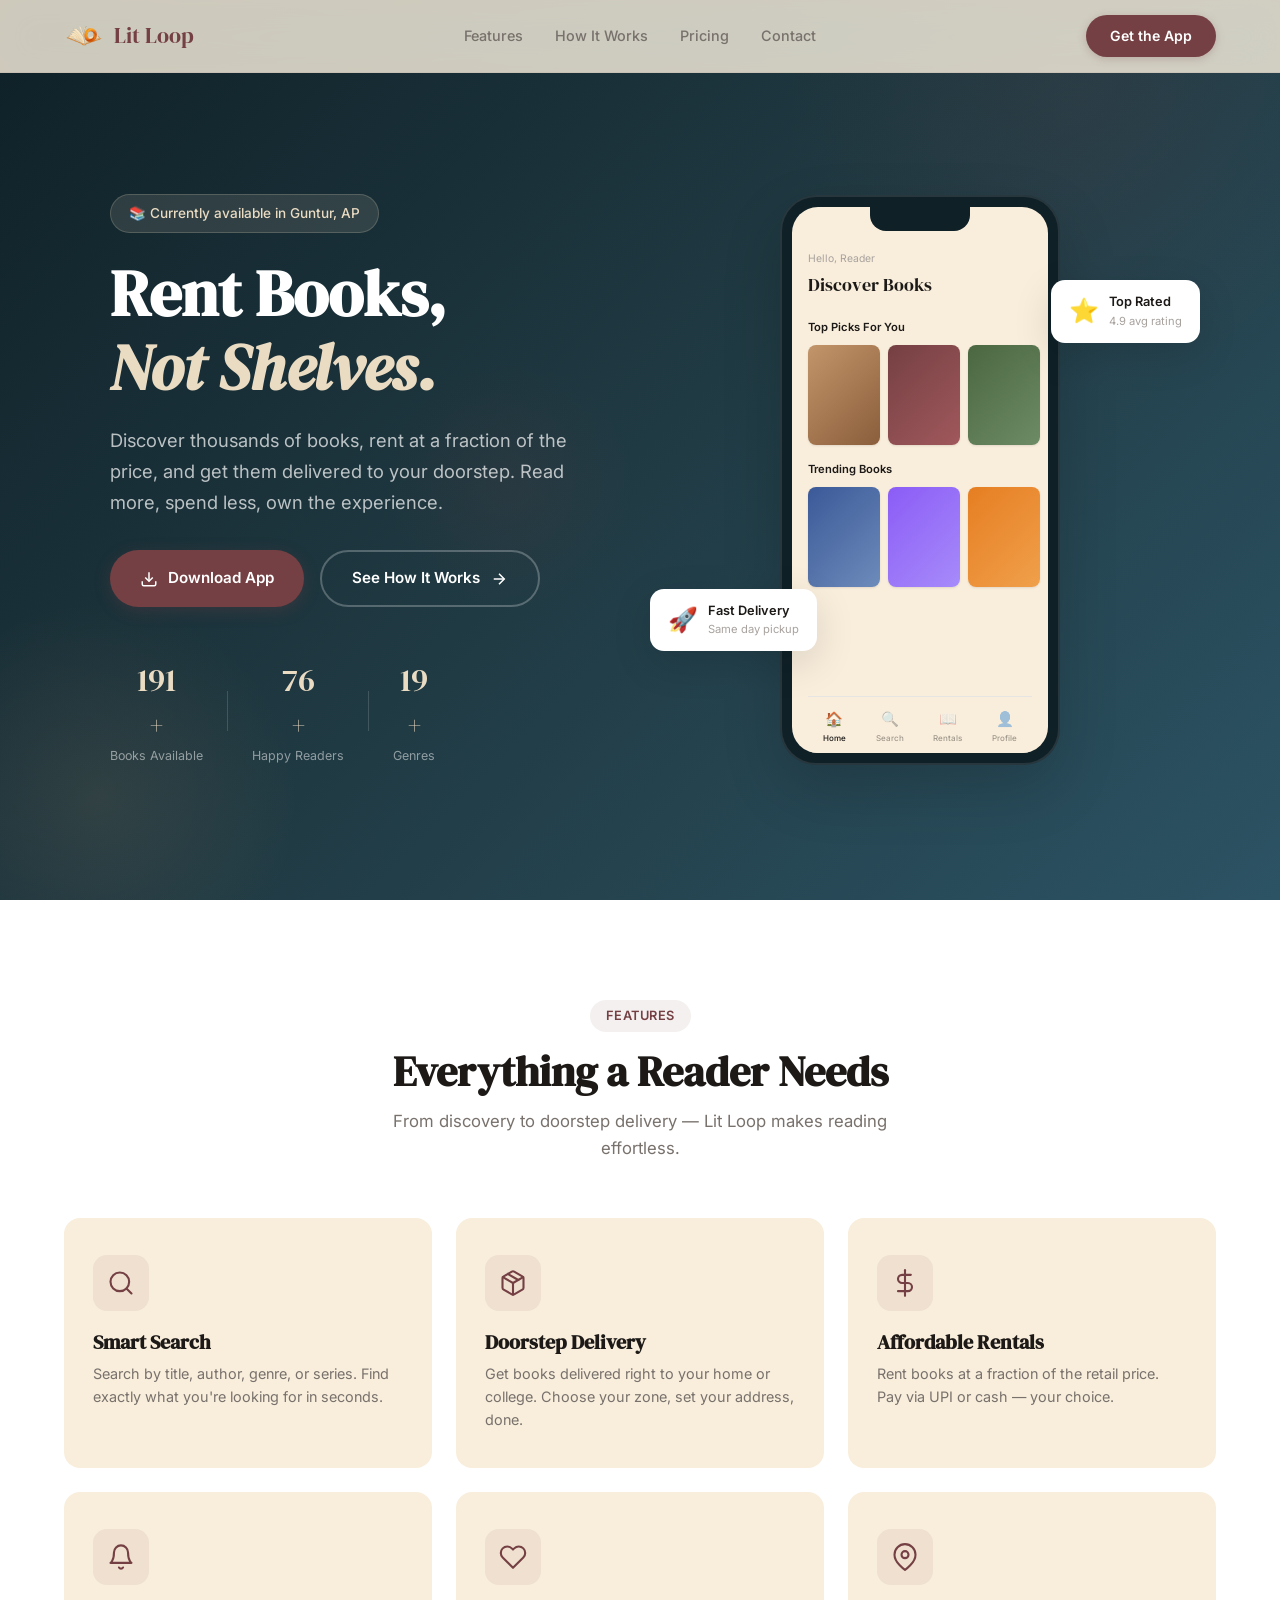
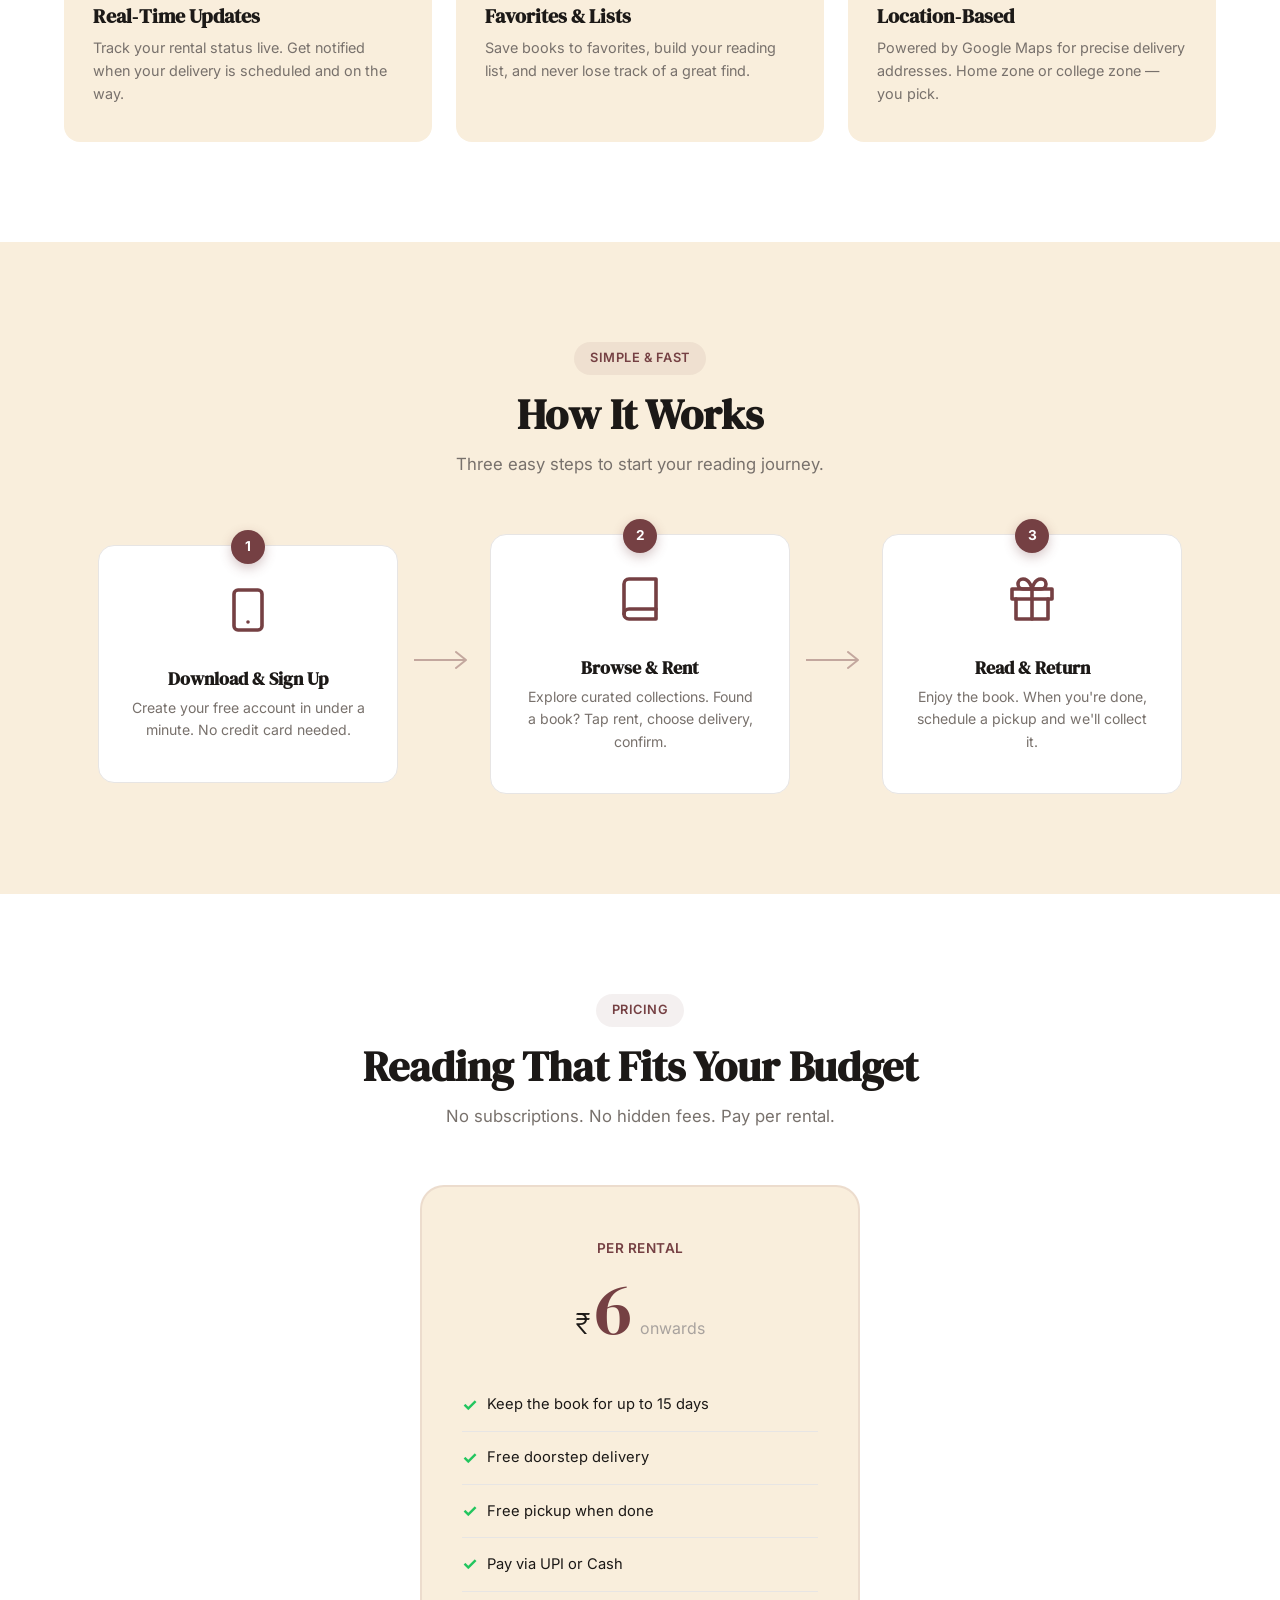
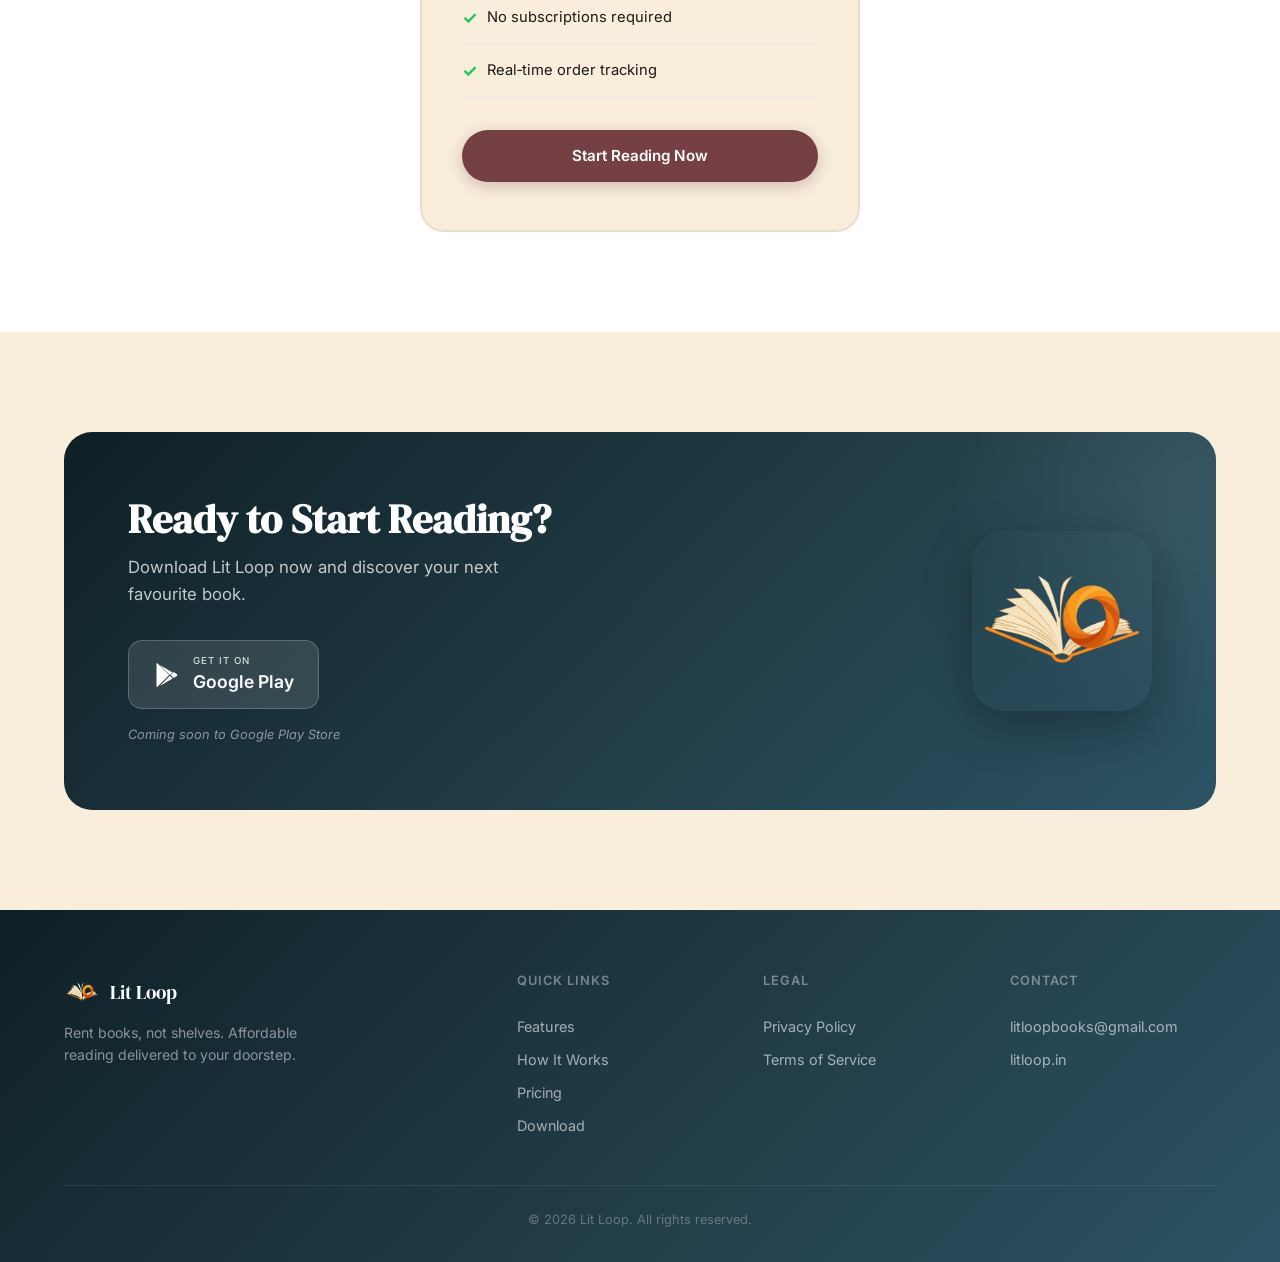
==== index.html @ 328b4582 "initial commit" ====
<!DOCTYPE html>
<html lang="en">

<head>
    <meta charset="UTF-8">
    <meta name="viewport" content="width=device-width, initial-scale=1.0">
    <title>Lit Loop — Rent Books, Not Shelves</title>
    <meta name="description"
        content="Lit Loop is a modern book rental app. Discover, rent, and enjoy books delivered to your doorstep. Affordable reading, zero clutter.">
    <meta name="keywords" content="book rental, rent books, litloop, book delivery, reading app, affordable books">
    <meta name="author" content="Lit Loop">
    <meta name="theme-color" content="#754043">
    <link rel="icon" type="image/png" href="./assets/icon.png">

    <!-- Open Graph -->
    <meta property="og:title" content="Lit Loop — Rent Books, Not Shelves">
    <meta property="og:description"
        content="Discover, rent, and enjoy books delivered to your doorstep. Affordable reading, zero clutter.">
    <meta property="og:image" content="./assets/icon.png">
    <meta property="og:type" content="website">
    <meta property="og:url" content="https://litloop.in">

    <!-- Fonts -->
    <link rel="preconnect" href="https://fonts.googleapis.com">
    <link rel="preconnect" href="https://fonts.gstatic.com" crossorigin>
    <link
        href="https://fonts.googleapis.com/css2?family=DM+Serif+Display:ital@0;1&family=Inter:wght@300;400;500;600;700&display=swap"
        rel="stylesheet">

    <link rel="stylesheet" href="./style.css">
</head>

<body>
    <!-- Navigation -->
    <nav class="navbar" id="navbar">
        <div class="nav-container">
            <a href="#" class="nav-logo">
                <img src="./assets/icon.png" alt="Lit Loop" class="nav-logo-img">
                <span class="nav-logo-text">Lit Loop</span>
            </a>
            <div class="nav-links">
                <a href="#features" class="nav-link">Features</a>
                <a href="#how-it-works" class="nav-link">How It Works</a>
                <a href="#pricing" class="nav-link">Pricing</a>
                <a href="#contact" class="nav-link">Contact</a>
            </div>
            <a href="#download" class="nav-cta-btn">Get the App</a>
            <button class="nav-mobile-toggle" id="mobileToggle" aria-label="Toggle menu">
                <span></span><span></span><span></span>
            </button>
        </div>
    </nav>

    <!-- Mobile Menu -->
    <div class="mobile-menu" id="mobileMenu">
        <a href="#features" class="mobile-link">Features</a>
        <a href="#how-it-works" class="mobile-link">How It Works</a>
        <a href="#pricing" class="mobile-link">Pricing</a>
        <a href="#contact" class="mobile-link">Contact</a>
        <a href="#download" class="mobile-link cta">Get the App</a>
    </div>

    <!-- Hero Section -->
    <section class="hero" id="hero">
        <div class="hero-bg-shapes">
            <div class="shape shape-1"></div>
            <div class="shape shape-2"></div>
            <div class="shape shape-3"></div>
        </div>
        <div class="hero-container">
            <div class="hero-content">
                <div class="hero-badge">📚 Currently available in Guntur, AP</div>
                <h1 class="hero-title">
                    Rent Books,<br>
                    <span class="hero-title-accent">Not Shelves.</span>
                </h1>
                <p class="hero-subtitle">
                    Discover thousands of books, rent at a fraction of the price, and get them delivered to your
                    doorstep.
                    Read more, spend less, own the experience.
                </p>
                <div class="hero-actions">
                    <a href="#download" class="btn btn-primary">
                        <svg class="btn-icon" viewBox="0 0 24 24" fill="none" stroke="currentColor" stroke-width="2">
                            <path d="M21 15v4a2 2 0 0 1-2 2H5a2 2 0 0 1-2-2v-4" />
                            <polyline points="7 10 12 15 17 10" />
                            <line x1="12" y1="15" x2="12" y2="3" />
                        </svg>
                        Download App
                    </a>
                    <a href="#how-it-works" class="btn btn-outline">
                        See How It Works
                        <svg class="btn-icon-right" viewBox="0 0 24 24" fill="none" stroke="currentColor"
                            stroke-width="2">
                            <line x1="5" y1="12" x2="19" y2="12" />
                            <polyline points="12 5 19 12 12 19" />
                        </svg>
                    </a>
                </div>
                <div class="hero-stats">
                    <div class="stat">
                        <span class="stat-number" data-count="500">0</span><span class="stat-plus">+</span>
                        <span class="stat-label">Books Available</span>
                    </div>
                    <div class="stat-divider"></div>
                    <div class="stat">
                        <span class="stat-number" data-count="200">0</span><span class="stat-plus">+</span>
                        <span class="stat-label">Happy Readers</span>
                    </div>
                    <div class="stat-divider"></div>
                    <div class="stat">
                        <span class="stat-number" data-count="50">0</span><span class="stat-plus">+</span>
                        <span class="stat-label">Genres</span>
                    </div>
                </div>
            </div>
            <div class="hero-visual">
                <div class="phone-mockup">
                    <div class="phone-frame">
                        <div class="phone-notch"></div>
                        <div class="phone-screen">
                            <div class="mock-header">
                                <span class="mock-greeting">Hello, Reader</span>
                                <span class="mock-title">Discover Books</span>
                            </div>
                            <div class="mock-section">
                                <span class="mock-section-title">Top Picks For You</span>
                                <div class="mock-cards">
                                    <div class="mock-card" style="background: linear-gradient(135deg,#c2956a,#8b5e3c)">
                                    </div>
                                    <div class="mock-card" style="background: linear-gradient(135deg,#754043,#a0585c)">
                                    </div>
                                    <div class="mock-card" style="background: linear-gradient(135deg,#4a6741,#6d8b64)">
                                    </div>
                                </div>
                            </div>
                            <div class="mock-section">
                                <span class="mock-section-title">Trending Books</span>
                                <div class="mock-cards">
                                    <div class="mock-card" style="background: linear-gradient(135deg,#3b5998,#6d8bba)">
                                    </div>
                                    <div class="mock-card" style="background: linear-gradient(135deg,#8b5cf6,#a78bfa)">
                                    </div>
                                    <div class="mock-card" style="background: linear-gradient(135deg,#e67e22,#f0a04b)">
                                    </div>
                                </div>
                            </div>
                            <div class="mock-tab-bar">
                                <div class="mock-tab active">
                                    <div class="mock-tab-icon">🏠</div>
                                    <div class="mock-tab-label">Home</div>
                                </div>
                                <div class="mock-tab">
                                    <div class="mock-tab-icon">🔍</div>
                                    <div class="mock-tab-label">Search</div>
                                </div>
                                <div class="mock-tab">
                                    <div class="mock-tab-icon">📖</div>
                                    <div class="mock-tab-label">Rentals</div>
                                </div>
                                <div class="mock-tab">
                                    <div class="mock-tab-icon">👤</div>
                                    <div class="mock-tab-label">Profile</div>
                                </div>
                            </div>
                        </div>
                    </div>
                </div>
                <div class="floating-card floating-card-1">
                    <span class="floating-emoji">⭐</span>
                    <div>
                        <span class="floating-title">Top Rated</span>
                        <span class="floating-sub">4.9 avg rating</span>
                    </div>
                </div>
                <div class="floating-card floating-card-2">
                    <span class="floating-emoji">🚀</span>
                    <div>
                        <span class="floating-title">Fast Delivery</span>
                        <span class="floating-sub">Same day pickup</span>
                    </div>
                </div>
            </div>
        </div>
    </section>

    <!-- Features Section -->
    <section class="features" id="features">
        <div class="container">
            <div class="section-header">
                <span class="section-tag">Features</span>
                <h2 class="section-title">Everything a Reader Needs</h2>
                <p class="section-subtitle">From discovery to doorstep delivery — Lit Loop makes reading effortless.</p>
            </div>
            <div class="features-grid">
                <div class="feature-card">
                    <div class="feature-icon-wrap">
                        <svg class="feature-icon-svg" viewBox="0 0 24 24" fill="none" stroke="currentColor"
                            stroke-width="1.8" stroke-linecap="round" stroke-linejoin="round">
                            <circle cx="11" cy="11" r="8" />
                            <line x1="21" y1="21" x2="16.65" y2="16.65" />
                        </svg>
                    </div>
                    <h3 class="feature-title">Smart Search</h3>
                    <p class="feature-desc">Search by title, author, genre, or series. Find exactly what you're looking
                        for in seconds.</p>
                </div>
                <div class="feature-card">
                    <div class="feature-icon-wrap">
                        <svg class="feature-icon-svg" viewBox="0 0 24 24" fill="none" stroke="currentColor"
                            stroke-width="1.8" stroke-linecap="round" stroke-linejoin="round">
                            <path
                                d="M16.5 9.4l-9-5.19M21 16V8a2 2 0 00-1-1.73l-7-4a2 2 0 00-2 0l-7 4A2 2 0 003 8v8a2 2 0 001 1.73l7 4a2 2 0 002 0l7-4A2 2 0 0021 16z" />
                            <polyline points="3.27 6.96 12 12.01 20.73 6.96" />
                            <line x1="12" y1="22.08" x2="12" y2="12" />
                        </svg>
                    </div>
                    <h3 class="feature-title">Doorstep Delivery</h3>
                    <p class="feature-desc">Get books delivered right to your home or college. Choose your zone, set
                        your address, done.</p>
                </div>
                <div class="feature-card">
                    <div class="feature-icon-wrap">
                        <svg class="feature-icon-svg" viewBox="0 0 24 24" fill="none" stroke="currentColor"
                            stroke-width="1.8" stroke-linecap="round" stroke-linejoin="round">
                            <line x1="12" y1="1" x2="12" y2="23" />
                            <path d="M17 5H9.5a3.5 3.5 0 000 7h5a3.5 3.5 0 010 7H6" />
                        </svg>
                    </div>
                    <h3 class="feature-title">Affordable Rentals</h3>
                    <p class="feature-desc">Rent books at a fraction of the retail price. Pay via UPI or cash — your
                        choice.</p>
                </div>
                <div class="feature-card">
                    <div class="feature-icon-wrap">
                        <svg class="feature-icon-svg" viewBox="0 0 24 24" fill="none" stroke="currentColor"
                            stroke-width="1.8" stroke-linecap="round" stroke-linejoin="round">
                            <path d="M18 8A6 6 0 006 8c0 7-3 9-3 9h18s-3-2-3-9" />
                            <path d="M13.73 21a2 2 0 01-3.46 0" />
                        </svg>
                    </div>
                    <h3 class="feature-title">Real‑Time Updates</h3>
                    <p class="feature-desc">Track your rental status live. Get notified when your delivery is scheduled
                        and on the way.</p>
                </div>
                <div class="feature-card">
                    <div class="feature-icon-wrap">
                        <svg class="feature-icon-svg" viewBox="0 0 24 24" fill="none" stroke="currentColor"
                            stroke-width="1.8" stroke-linecap="round" stroke-linejoin="round">
                            <path
                                d="M20.84 4.61a5.5 5.5 0 00-7.78 0L12 5.67l-1.06-1.06a5.5 5.5 0 00-7.78 7.78l1.06 1.06L12 21.23l7.78-7.78 1.06-1.06a5.5 5.5 0 000-7.78z" />
                        </svg>
                    </div>
                    <h3 class="feature-title">Favorites & Lists</h3>
                    <p class="feature-desc">Save books to favorites, build your reading list, and never lose track of a
                        great find.</p>
                </div>
                <div class="feature-card">
                    <div class="feature-icon-wrap">
                        <svg class="feature-icon-svg" viewBox="0 0 24 24" fill="none" stroke="currentColor"
                            stroke-width="1.8" stroke-linecap="round" stroke-linejoin="round">
                            <path d="M21 10c0 7-9 13-9 13s-9-6-9-13a9 9 0 0118 0z" />
                            <circle cx="12" cy="10" r="3" />
                        </svg>
                    </div>
                    <h3 class="feature-title">Location‑Based</h3>
                    <p class="feature-desc">Powered by Google Maps for precise delivery addresses. Home zone or college
                        zone — you pick.</p>
                </div>
            </div>
        </div>
    </section>

    <!-- How It Works Section -->
    <section class="how-it-works" id="how-it-works">
        <div class="container">
            <div class="section-header">
                <span class="section-tag">Simple &amp; Fast</span>
                <h2 class="section-title">How It Works</h2>
                <p class="section-subtitle">Three easy steps to start your reading journey.</p>
            </div>
            <div class="steps-row">
                <div class="step-card">
                    <div class="step-number">1</div>
                    <div class="step-icon"><svg class="step-icon-svg" viewBox="0 0 24 24" fill="none"
                            stroke="currentColor" stroke-width="1.8" stroke-linecap="round" stroke-linejoin="round">
                            <rect x="5" y="2" width="14" height="20" rx="2" ry="2" />
                            <line x1="12" y1="18" x2="12.01" y2="18" />
                        </svg></div>
                    <h3 class="step-title">Download & Sign Up</h3>
                    <p class="step-desc">Create your free account in under a minute. No credit card needed.</p>
                </div>
                <div class="step-connector">
                    <svg viewBox="0 0 60 24" fill="none">
                        <path d="M0 12h50M42 4l10 8-10 8" stroke="#754043" stroke-width="2" stroke-linecap="round"
                            stroke-linejoin="round" />
                    </svg>
                </div>
                <div class="step-card">
                    <div class="step-number">2</div>
                    <div class="step-icon"><svg class="step-icon-svg" viewBox="0 0 24 24" fill="none"
                            stroke="currentColor" stroke-width="1.8" stroke-linecap="round" stroke-linejoin="round">
                            <path d="M4 19.5A2.5 2.5 0 016.5 17H20" />
                            <path d="M6.5 2H20v20H6.5A2.5 2.5 0 014 19.5v-15A2.5 2.5 0 016.5 2z" />
                        </svg></div>
                    <h3 class="step-title">Browse & Rent</h3>
                    <p class="step-desc">Explore curated collections. Found a book? Tap rent, choose delivery, confirm.
                    </p>
                </div>
                <div class="step-connector">
                    <svg viewBox="0 0 60 24" fill="none">
                        <path d="M0 12h50M42 4l10 8-10 8" stroke="#754043" stroke-width="2" stroke-linecap="round"
                            stroke-linejoin="round" />
                    </svg>
                </div>
                <div class="step-card">
                    <div class="step-number">3</div>
                    <div class="step-icon"><svg class="step-icon-svg" viewBox="0 0 24 24" fill="none"
                            stroke="currentColor" stroke-width="1.8" stroke-linecap="round" stroke-linejoin="round">
                            <polyline points="20 12 20 22 4 22 4 12" />
                            <rect x="2" y="7" width="20" height="5" />
                            <line x1="12" y1="22" x2="12" y2="7" />
                            <path d="M12 7H7.5a2.5 2.5 0 010-5C11 2 12 7 12 7z" />
                            <path d="M12 7h4.5a2.5 2.5 0 000-5C13 2 12 7 12 7z" />
                        </svg></div>
                    <h3 class="step-title">Read & Return</h3>
                    <p class="step-desc">Enjoy the book. When you're done, schedule a pickup and we'll collect it.</p>
                </div>
            </div>
        </div>
    </section>

    <!-- Pricing / Value Prop -->
    <section class="pricing" id="pricing">
        <div class="container">
            <div class="section-header">
                <span class="section-tag">Pricing</span>
                <h2 class="section-title">Reading That Fits Your Budget</h2>
                <p class="section-subtitle">No subscriptions. No hidden fees. Pay per rental.</p>
            </div>
            <div class="pricing-card-wrapper">
                <div class="pricing-card">
                    <div class="pricing-header">
                        <span class="pricing-label">Per Rental</span>
                        <div class="pricing-amount">
                            <span class="pricing-rupee">₹</span>
                            <span class="pricing-value">6</span>
                            <span class="pricing-period">onwards</span>
                        </div>
                    </div>
                    <ul class="pricing-features">
                        <li><span class="check">✓</span> Keep the book for up to 15 days</li>
                        <li><span class="check">✓</span> Free doorstep delivery</li>
                        <li><span class="check">✓</span> Free pickup when done</li>
                        <li><span class="check">✓</span> Pay via UPI or Cash</li>
                        <li><span class="check">✓</span> No subscriptions required</li>
                        <li><span class="check">✓</span> Real‑time order tracking</li>
                    </ul>
                    <a href="#download" class="btn btn-primary btn-full">Start Reading Now</a>
                </div>
            </div>
        </div>
    </section>

    <!-- Download CTA Section -->
    <section class="download" id="download">
        <div class="container">
            <div class="download-card">
                <div class="download-content">
                    <h2 class="download-title">Ready to Start Reading?</h2>
                    <p class="download-subtitle">Download Lit Loop now and discover your next favourite book.</p>
                    <div class="download-buttons">
                        <a href="#" class="store-badge" aria-label="Get it on Google Play">
                            <svg class="store-icon" xmlns="http://www.w3.org/2000/svg" viewBox="0 0 24 24"
                                fill="currentColor">
                                <path
                                    d="M3.609 1.814L13.792 12 3.61 22.186a.996.996 0 0 1-.61-.92V2.734a1 1 0 0 1 .609-.92zm10.89 10.893l2.302 2.302-10.937 6.333 8.635-8.635zm3.199-3.199l2.302 1.33c.536.309.843.78.843 1.162 0 .382-.307.853-.843 1.162l-2.302 1.33-2.53-2.53 2.53-2.454zM5.864 3.457L16.801 9.79l-2.302 2.302-8.635-8.635z" />
                            </svg>
                            <div>
                                <span class="store-small">GET IT ON</span>
                                <span class="store-name">Google Play</span>
                            </div>
                        </a>
                    </div>
                    <p class="download-note">Coming soon to Google Play Store</p>
                </div>
                <div class="download-visual">
                    <img src="./assets/icon.png" alt="Lit Loop App" class="download-logo">
                </div>
            </div>
        </div>
    </section>

    <!-- Footer -->
    <footer class="footer" id="contact">
        <div class="container">
            <div class="footer-grid">
                <div class="footer-brand">
                    <div class="footer-logo">
                        <img src="./assets/icon.png" alt="Lit Loop" class="footer-logo-img">
                        <span class="footer-logo-text">Lit Loop</span>
                    </div>
                    <p class="footer-tagline">Rent books, not shelves. Affordable reading delivered to your doorstep.
                    </p>
                </div>
                <div class="footer-col">
                    <h4 class="footer-heading">Quick Links</h4>
                    <a href="#features" class="footer-link">Features</a>
                    <a href="#how-it-works" class="footer-link">How It Works</a>
                    <a href="#pricing" class="footer-link">Pricing</a>
                    <a href="#download" class="footer-link">Download</a>
                </div>
                <div class="footer-col">
                    <h4 class="footer-heading">Legal</h4>
                    <a href="./privacy-policy.html" class="footer-link">Privacy Policy</a>
                    <a href="./terms-of-service.html" class="footer-link">Terms of Service</a>
                </div>
                <div class="footer-col">
                    <h4 class="footer-heading">Contact</h4>
                    <a href="mailto:litloopbooks@gmail.com" class="footer-link">litloopbooks@gmail.com</a>
                    <a href="https://litloop.in" class="footer-link">litloop.in</a>
                </div>
            </div>
            <div class="footer-bottom">
                <p>&copy; 2026 Lit Loop. All rights reserved.</p>
            </div>
        </div>
    </footer>

    <script src="./script.js"></script>
</body>

</html>
---- style.css ----
/* ============================================
   LIT LOOP LANDING PAGE — STYLE SHEET
   Colors: #754043 (primary), #F9EEDC (bg), #eadbc3 (light)
   ============================================ */

/* ── Reset & Base ────────────────────────── */
*,
*::before,
*::after {
    margin: 0;
    padding: 0;
    box-sizing: border-box;
}

:root {
    --primary: #754043;
    --primary-dark: #5c3234;
    --primary-light: #eadbc3;
    --bg: #F9EEDC;
    --bg-dark: #0F2027;
    --bg-dark-mid: #203A43;
    --bg-dark-end: #2C5364;
    --card-bg: #ffffff;
    --text: #1C1917;
    --text-secondary: #78716C;
    --text-light: #A8A29E;
    --border: #E7E5E4;
    --white: #FFFFFF;
    --error: #EF4444;
    --success: #22C55E;
    --shadow-sm: 0 1px 3px rgba(0, 0, 0, .06), 0 1px 2px rgba(0, 0, 0, .04);
    --shadow-md: 0 4px 12px rgba(0, 0, 0, .08);
    --shadow-lg: 0 12px 40px rgba(0, 0, 0, .12);
    --shadow-xl: 0 24px 60px rgba(0, 0, 0, .16);
    --radius: 16px;
    --radius-sm: 10px;
    --radius-xs: 6px;
    --transition: .3s cubic-bezier(.4, 0, .2, 1);
}

html {
    scroll-behavior: smooth;
    scroll-padding-top: 80px;
}

body {
    font-family: 'Inter', -apple-system, BlinkMacSystemFont, sans-serif;
    color: var(--text);
    background: var(--bg);
    line-height: 1.6;
    overflow-x: hidden;
    -webkit-font-smoothing: antialiased;
}

h1,
h2,
h3,
h4 {
    font-family: 'DM Serif Display', Georgia, serif;
    line-height: 1.15;
}

a {
    text-decoration: none;
    color: inherit;
}

img {
    display: block;
    max-width: 100%;
}

.container {
    max-width: 1200px;
    margin: 0 auto;
    padding: 0 24px;
}

/* ── Navbar ──────────────────────────────── */
.navbar {
    position: fixed;
    top: 0;
    left: 0;
    right: 0;
    z-index: 1000;
    background: rgba(249, 238, 220, .82);
    backdrop-filter: blur(16px) saturate(180%);
    -webkit-backdrop-filter: blur(16px) saturate(180%);
    border-bottom: 1px solid rgba(117, 64, 67, .08);
    transition: var(--transition);
}

.navbar.scrolled {
    background: rgba(249, 238, 220, .95);
    box-shadow: var(--shadow-sm);
}

.nav-container {
    max-width: 1200px;
    margin: 0 auto;
    padding: 0 24px;
    display: flex;
    align-items: center;
    justify-content: space-between;
    height: 72px;
}

.nav-logo {
    display: flex;
    align-items: center;
    gap: 10px;
}

.nav-logo-img {
    width: 40px;
    height: 40px;
    border-radius: 10px;
}

.nav-logo-text {
    font-family: 'DM Serif Display', serif;
    font-size: 1.35rem;
    color: var(--primary);
}

.nav-links {
    display: flex;
    gap: 32px;
}

.nav-link {
    font-size: .9rem;
    font-weight: 500;
    color: var(--text-secondary);
    transition: color var(--transition);
    position: relative;
}

.nav-link::after {
    content: '';
    position: absolute;
    bottom: -4px;
    left: 0;
    width: 0;
    height: 2px;
    background: var(--primary);
    border-radius: 1px;
    transition: width var(--transition);
}

.nav-link:hover {
    color: var(--primary);
}

.nav-link:hover::after {
    width: 100%;
}

.nav-cta-btn {
    display: inline-flex;
    align-items: center;
    padding: 10px 24px;
    background: var(--primary);
    color: var(--white);
    border-radius: 50px;
    font-size: .88rem;
    font-weight: 600;
    transition: all var(--transition);
    box-shadow: 0 2px 8px rgba(117, 64, 67, .25);
}

.nav-cta-btn:hover {
    background: var(--primary-dark);
    transform: translateY(-1px);
    box-shadow: 0 4px 16px rgba(117, 64, 67, .35);
}

.nav-mobile-toggle {
    display: none;
    flex-direction: column;
    gap: 5px;
    background: none;
    border: none;
    cursor: pointer;
    padding: 6px;
}

.nav-mobile-toggle span {
    display: block;
    width: 22px;
    height: 2px;
    background: var(--text);
    border-radius: 2px;
    transition: var(--transition);
}

.mobile-menu {
    display: none;
    position: fixed;
    top: 72px;
    left: 0;
    right: 0;
    background: rgba(249, 238, 220, .98);
    backdrop-filter: blur(16px);
    padding: 24px;
    flex-direction: column;
    gap: 16px;
    z-index: 999;
    border-bottom: 1px solid var(--border);
    transform: translateY(-10px);
    opacity: 0;
    transition: all .25s ease;
}

.mobile-menu.open {
    display: flex;
    transform: translateY(0);
    opacity: 1;
}

.mobile-link {
    font-size: 1rem;
    font-weight: 500;
    color: var(--text);
    padding: 12px 0;
    border-bottom: 1px solid var(--border);
}

.mobile-link.cta {
    background: var(--primary);
    color: var(--white);
    text-align: center;
    padding: 14px;
    border-radius: 12px;
    border: none;
    margin-top: 8px;
}

/* ── Hero ─────────────────────────────────── */
.hero {
    position: relative;
    padding: 140px 0 80px;
    overflow: hidden;
    min-height: 100vh;
    display: flex;
    background: linear-gradient(135deg, var(--bg-dark) 0%, var(--bg-dark-mid) 50%, var(--bg-dark-end) 100%);
    align-items: center;
}

.hero-bg-shapes {
    position: absolute;
    inset: 0;
    pointer-events: none;
    overflow: hidden;
}

.shape {
    position: absolute;
    border-radius: 50%;
    opacity: .12;
}

.shape-1 {
    width: 600px;
    height: 600px;
    background: radial-gradient(circle, var(--primary) 0%, transparent 70%);
    top: -200px;
    right: -100px;
    animation: float 8s ease-in-out infinite;
}

.shape-2 {
    width: 400px;
    height: 400px;
    background: radial-gradient(circle, #c2956a 0%, transparent 70%);
    bottom: -100px;
    left: -100px;
    animation: float 10s ease-in-out infinite reverse;
}

.shape-3 {
    width: 250px;
    height: 250px;
    background: radial-gradient(circle, var(--primary) 0%, transparent 70%);
    top: 40%;
    left: 30%;
    animation: float 12s ease-in-out infinite;
}

@keyframes float {

    0%,
    100% {
        transform: translateY(0) scale(1);
    }

    50% {
        transform: translateY(-30px) scale(1.05);
    }
}

.hero-container {
    max-width: 1200px;
    margin: 0 auto;
    padding: 0 24px;
    display: grid;
    grid-template-columns: 1fr 1fr;
    gap: 60px;
    align-items: center;
}

.hero-badge {
    display: inline-flex;
    align-items: center;
    padding: 8px 18px;
    background: rgba(234, 219, 195, .12);
    border: 1px solid rgba(234, 219, 195, .2);
    border-radius: 50px;
    font-size: .85rem;
    font-weight: 500;
    color: var(--primary-light);
    margin-bottom: 24px;
    animation: fadeInUp .6s ease .1s both;
}

.hero-title {
    font-size: 4rem;
    color: var(--white);
    margin-bottom: 20px;
    animation: fadeInUp .6s ease .2s both;
}

.hero-title-accent {
    color: var(--primary-light);
    font-style: italic;
}

.hero-subtitle {
    font-size: 1.15rem;
    color: rgba(255, 255, 255, .7);
    line-height: 1.7;
    margin-bottom: 32px;
    max-width: 500px;
    animation: fadeInUp .6s ease .3s both;
}

.hero-actions {
    display: flex;
    gap: 16px;
    flex-wrap: wrap;
    margin-bottom: 48px;
    animation: fadeInUp .6s ease .4s both;
}

/* ── Buttons ──────────────────────────────── */
.btn {
    display: inline-flex;
    align-items: center;
    gap: 10px;
    padding: 14px 30px;
    border-radius: 50px;
    font-size: .95rem;
    font-weight: 600;
    font-family: 'Inter', sans-serif;
    cursor: pointer;
    transition: all var(--transition);
    border: none;
}

.btn-primary {
    background: var(--primary);
    color: var(--white);
    box-shadow: 0 4px 16px rgba(117, 64, 67, .3);
}

.btn-primary:hover {
    background: var(--primary-dark);
    transform: translateY(-2px);
    box-shadow: 0 6px 24px rgba(117, 64, 67, .4);
}

.btn-outline {
    background: transparent;
    color: var(--white);
    border: 2px solid rgba(255, 255, 255, .25);
}

.btn-outline:hover {
    border-color: var(--white);
    background: rgba(255, 255, 255, .08);
}

.btn-full {
    width: 100%;
    justify-content: center;
}

.btn-icon,
.btn-icon-right {
    width: 18px;
    height: 18px;
    flex-shrink: 0;
}

/* ── Hero Stats ───────────────────────────── */
.hero-stats {
    display: flex;
    align-items: center;
    gap: 24px;
    animation: fadeInUp .6s ease .5s both;
}

.stat {
    text-align: center;
}

.stat-number {
    display: block;
    font-family: 'DM Serif Display', serif;
    font-size: 2rem;
    color: var(--primary-light);
}

.stat-plus {
    font-family: 'DM Serif Display', serif;
    font-size: 1.5rem;
    color: var(--primary-light);
}

.stat-label {
    display: block;
    font-size: .78rem;
    color: rgba(255, 255, 255, .5);
    margin-top: 2px;
}

.stat-divider {
    width: 1px;
    height: 40px;
    background: rgba(255, 255, 255, .15);
}

/* ── Phone Mockup ─────────────────────────── */
.hero-visual {
    position: relative;
    display: flex;
    justify-content: center;
    animation: fadeInUp .8s ease .3s both;
}

.phone-mockup {
    position: relative;
    z-index: 2;
}

.phone-frame {
    width: 280px;
    height: 570px;
    background: var(--bg-dark);
    border-radius: 36px;
    padding: 12px;
    box-shadow: var(--shadow-xl), 0 0 0 2px rgba(255, 255, 255, .1) inset;
    position: relative;
    overflow: hidden;
}

.phone-notch {
    position: absolute;
    top: 8px;
    left: 50%;
    transform: translateX(-50%);
    width: 100px;
    height: 28px;
    background: var(--bg-dark);
    border-radius: 0 0 16px 16px;
    z-index: 5;
}

.phone-screen {
    width: 100%;
    height: 100%;
    background: var(--bg);
    border-radius: 26px;
    overflow: hidden;
    padding: 44px 16px 0;
    display: flex;
    flex-direction: column;
}

.mock-header {
    margin-bottom: 20px;
}

.mock-greeting {
    display: block;
    font-size: .65rem;
    color: var(--text-light);
    margin-bottom: 2px;
}

.mock-title {
    display: block;
    font-family: 'DM Serif Display', serif;
    font-size: 1.15rem;
    color: var(--text);
}

.mock-section {
    margin-bottom: 16px;
}

.mock-section-title {
    display: block;
    font-size: .7rem;
    font-weight: 600;
    color: var(--text);
    margin-bottom: 8px;
}

.mock-cards {
    display: flex;
    gap: 8px;
}

.mock-card {
    width: 72px;
    height: 100px;
    border-radius: 8px;
    flex-shrink: 0;
    box-shadow: var(--shadow-sm);
}

.mock-tab-bar {
    margin-top: auto;
    display: flex;
    justify-content: space-around;
    padding: 10px 0 8px;
    border-top: 1px solid var(--border);
    background: var(--bg);
}

.mock-tab {
    text-align: center;
    opacity: .4;
}

.mock-tab.active {
    opacity: 1;
}

.mock-tab-icon {
    font-size: .9rem;
}

.mock-tab-label {
    font-size: .5rem;
    font-weight: 500;
    margin-top: 2px;
}

/* ── Floating Cards ───────────────────────── */
.floating-card {
    position: absolute;
    display: flex;
    align-items: center;
    gap: 10px;
    background: var(--white);
    padding: 12px 18px;
    border-radius: 14px;
    box-shadow: var(--shadow-lg);
    z-index: 3;
}

.floating-card-1 {
    top: 15%;
    right: -30px;
    animation: floatCard 4s ease-in-out infinite;
}

.floating-card-2 {
    bottom: 20%;
    left: -20px;
    animation: floatCard 5s ease-in-out infinite .5s;
}

@keyframes floatCard {

    0%,
    100% {
        transform: translateY(0);
    }

    50% {
        transform: translateY(-10px);
    }
}

.floating-emoji {
    font-size: 1.5rem;
}

.floating-title {
    display: block;
    font-size: .8rem;
    font-weight: 600;
    color: var(--text);
}

.floating-sub {
    display: block;
    font-size: .7rem;
    color: var(--text-light);
}

/* ── Section Common ──────────────────────── */
.section-header {
    text-align: center;
    margin-bottom: 56px;
}

.section-tag {
    display: inline-block;
    padding: 6px 16px;
    background: rgba(117, 64, 67, .08);
    color: var(--primary);
    border-radius: 50px;
    font-size: .8rem;
    font-weight: 600;
    text-transform: uppercase;
    letter-spacing: .5px;
    margin-bottom: 16px;
}

.section-title {
    font-size: 2.6rem;
    color: var(--text);
    margin-bottom: 12px;
}

.section-subtitle {
    font-size: 1.05rem;
    color: var(--text-secondary);
    max-width: 520px;
    margin: 0 auto;
}

/* ── Features ─────────────────────────────── */
.features {
    padding: 100px 0;
    background: var(--white);
}

.features-grid {
    display: grid;
    grid-template-columns: repeat(3, 1fr);
    gap: 24px;
}

.feature-card {
    background: var(--bg);
    border-radius: var(--radius);
    padding: 36px 28px;
    transition: all var(--transition);
    border: 1px solid transparent;
}

.feature-card:hover {
    transform: translateY(-6px);
    box-shadow: var(--shadow-lg);
    border-color: rgba(117, 64, 67, .1);
}

.feature-icon-wrap {
    width: 56px;
    height: 56px;
    background: rgba(117, 64, 67, .08);
    border-radius: 14px;
    display: flex;
    align-items: center;
    justify-content: center;
    margin-bottom: 20px;
    transition: var(--transition);
}

.feature-card:hover .feature-icon-wrap {
    background: var(--primary);
    transform: scale(1.05);
}

.feature-card:hover .feature-icon {
    filter: brightness(10);
}

.feature-icon {
    font-size: 1.5rem;
    transition: var(--transition);
}

.feature-icon-svg {
    width: 28px;
    height: 28px;
    stroke: var(--primary);
    transition: var(--transition);
}

.feature-card:hover .feature-icon-svg {
    stroke: var(--white);
}

.step-icon-svg {
    width: 48px;
    height: 48px;
    stroke: var(--primary);
}

.feature-title {
    font-size: 1.25rem;
    color: var(--text);
    margin-bottom: 8px;
}

.feature-desc {
    font-size: .9rem;
    color: var(--text-secondary);
    line-height: 1.6;
}

/* ── How It Works ─────────────────────────── */
.how-it-works {
    padding: 100px 0;
    background: var(--bg);
}

.steps-row {
    display: flex;
    align-items: center;
    justify-content: center;
    gap: 16px;
}

.step-card {
    background: var(--white);
    border-radius: var(--radius);
    padding: 40px 32px;
    text-align: center;
    flex: 1;
    max-width: 300px;
    border: 1px solid var(--border);
    transition: all var(--transition);
    position: relative;
}

.step-card:hover {
    transform: translateY(-6px);
    box-shadow: var(--shadow-lg);
    border-color: rgba(117, 64, 67, .15);
}

.step-number {
    position: absolute;
    top: -16px;
    left: 50%;
    transform: translateX(-50%);
    width: 34px;
    height: 34px;
    background: var(--primary);
    color: var(--white);
    border-radius: 50%;
    display: flex;
    align-items: center;
    justify-content: center;
    font-weight: 700;
    font-size: .85rem;
    box-shadow: 0 4px 12px rgba(117, 64, 67, .3);
}

.step-icon {
    font-size: 2.5rem;
    margin-bottom: 16px;
}

.step-title {
    font-size: 1.15rem;
    color: var(--text);
    margin-bottom: 8px;
}

.step-desc {
    font-size: .88rem;
    color: var(--text-secondary);
    line-height: 1.6;
}

.step-connector {
    width: 60px;
    flex-shrink: 0;
    opacity: .4;
}

/* ── Pricing ──────────────────────────────── */
.pricing {
    padding: 100px 0;
    background: var(--white);
}

.pricing-card-wrapper {
    display: flex;
    justify-content: center;
}

.pricing-card {
    background: var(--bg);
    border-radius: 24px;
    padding: 48px 40px;
    max-width: 440px;
    width: 100%;
    border: 2px solid rgba(117, 64, 67, .1);
    text-align: center;
    transition: all var(--transition);
}

.pricing-card:hover {
    transform: translateY(-4px);
    box-shadow: var(--shadow-lg);
    border-color: var(--primary);
}

.pricing-header {
    margin-bottom: 32px;
}

.pricing-label {
    font-size: .85rem;
    font-weight: 600;
    color: var(--primary);
    text-transform: uppercase;
    letter-spacing: .5px;
}

.pricing-amount {
    display: flex;
    align-items: baseline;
    justify-content: center;
    gap: 4px;
    margin-top: 12px;
}

.pricing-rupee {
    font-size: 1.8rem;
    color: var(--text);
    font-weight: 300;
}

.pricing-value {
    font-family: 'DM Serif Display', serif;
    font-size: 4.5rem;
    color: var(--primary);
    line-height: 1;
}

.pricing-period {
    font-size: 1rem;
    color: var(--text-light);
    margin-left: 4px;
}

.pricing-features {
    list-style: none;
    text-align: left;
    margin-bottom: 32px;
}

.pricing-features li {
    padding: 12px 0;
    border-bottom: 1px solid var(--border);
    font-size: .92rem;
    color: var(--text);
    display: flex;
    align-items: center;
    gap: 10px;
}

.check {
    color: var(--success);
    font-weight: 700;
    font-size: 1.1rem;
}

/* ── Download CTA ─────────────────────────── */
.download {
    padding: 100px 0;
    background: var(--bg);
}

.download-card {
    background: linear-gradient(135deg, var(--bg-dark) 0%, var(--bg-dark-mid) 50%, var(--bg-dark-end) 100%);
    border-radius: 28px;
    padding: 64px;
    display: flex;
    align-items: center;
    justify-content: space-between;
    gap: 48px;
    overflow: hidden;
    position: relative;
}

.download-card::before {
    content: '';
    position: absolute;
    top: -50%;
    right: -20%;
    width: 500px;
    height: 500px;
    background: radial-gradient(circle, rgba(255, 255, 255, .08) 0%, transparent 70%);
    border-radius: 50%;
}

.download-content {
    position: relative;
    z-index: 1;
    flex: 1;
}

.download-title {
    font-size: 2.5rem;
    color: var(--white);
    margin-bottom: 12px;
}

.download-subtitle {
    font-size: 1.05rem;
    color: rgba(255, 255, 255, .75);
    margin-bottom: 32px;
    max-width: 400px;
}

.download-buttons {
    display: flex;
    gap: 16px;
    flex-wrap: wrap;
    margin-bottom: 16px;
}

.store-badge {
    display: inline-flex;
    align-items: center;
    gap: 12px;
    background: rgba(255, 255, 255, .12);
    border: 1px solid rgba(255, 255, 255, .2);
    padding: 12px 24px;
    border-radius: 14px;
    color: var(--white);
    transition: all var(--transition);
}

.store-badge:hover {
    background: rgba(255, 255, 255, .2);
    transform: translateY(-2px);
}

.store-icon {
    width: 28px;
    height: 28px;
}

.store-small {
    display: block;
    font-size: .6rem;
    font-weight: 500;
    text-transform: uppercase;
    letter-spacing: 1px;
    opacity: .8;
}

.store-name {
    display: block;
    font-size: 1.1rem;
    font-weight: 600;
}

.download-note {
    font-size: .8rem;
    color: rgba(255, 255, 255, .5);
    font-style: italic;
}

.download-visual {
    position: relative;
    z-index: 1;
}

.download-logo {
    width: 180px;
    height: 180px;
    border-radius: 32px;
    box-shadow: 0 16px 48px rgba(0, 0, 0, .3);
    animation: floatCard 4s ease-in-out infinite;
}

/* ── Footer ───────────────────────────────── */
.footer {
    background: linear-gradient(135deg, var(--bg-dark) 0%, var(--bg-dark-mid) 50%, var(--bg-dark-end) 100%);
    padding: 64px 0 32px;
    color: rgba(255, 255, 255, .7);
}

.footer-grid {
    display: grid;
    grid-template-columns: 2fr 1fr 1fr 1fr;
    gap: 40px;
    margin-bottom: 48px;
}

.footer-logo {
    display: flex;
    align-items: center;
    gap: 10px;
    margin-bottom: 12px;
}

.footer-logo-img {
    width: 36px;
    height: 36px;
    border-radius: 8px;
}

.footer-logo-text {
    font-family: 'DM Serif Display', serif;
    font-size: 1.2rem;
    color: var(--white);
}

.footer-tagline {
    font-size: .88rem;
    line-height: 1.6;
    color: rgba(255, 255, 255, .5);
    max-width: 280px;
}

.footer-heading {
    font-family: 'Inter', sans-serif;
    font-size: .8rem;
    font-weight: 600;
    text-transform: uppercase;
    letter-spacing: 1px;
    color: rgba(255, 255, 255, .4);
    margin-bottom: 16px;
}

.footer-col {
    display: flex;
    flex-direction: column;
    gap: 10px;
}

.footer-link {
    font-size: .9rem;
    color: rgba(255, 255, 255, .6);
    transition: color var(--transition);
}

.footer-link:hover {
    color: var(--white);
}

.footer-bottom {
    border-top: 1px solid rgba(255, 255, 255, .08);
    padding-top: 24px;
    text-align: center;
    font-size: .8rem;
    color: rgba(255, 255, 255, .3);
}

/* ── Animations ──────────────────────────── */
@keyframes fadeInUp {
    from {
        opacity: 0;
        transform: translateY(24px);
    }

    to {
        opacity: 1;
        transform: translateY(0);
    }
}

.reveal {
    opacity: 0;
    transform: translateY(30px);
    transition: all .7s cubic-bezier(.4, 0, .2, 1);
}

.reveal.visible {
    opacity: 1;
    transform: translateY(0);
}

/* ── Responsive ──────────────────────────── */
@media (max-width: 1024px) {
    .hero-container {
        grid-template-columns: 1fr;
        text-align: center;
        gap: 48px;
    }

    .hero-subtitle {
        margin: 0 auto 32px;
    }

    .hero-actions {
        justify-content: center;
    }

    .hero-stats {
        justify-content: center;
    }

    .hero-title {
        font-size: 3.2rem;
    }

    .features-grid {
        grid-template-columns: repeat(2, 1fr);
    }

    .footer-grid {
        grid-template-columns: 1fr 1fr;
    }
}

@media (max-width: 768px) {

    .nav-links,
    .nav-cta-btn {
        display: none;
    }

    .nav-mobile-toggle {
        display: flex;
    }

    .hero {
        padding: 120px 0 60px;
        min-height: auto;
    }

    .hero-title {
        font-size: 2.5rem;
    }

    .hero-subtitle {
        font-size: 1rem;
    }

    .features,
    .how-it-works,
    .pricing,
    .download {
        padding: 72px 0;
    }

    .section-title {
        font-size: 2rem;
    }

    .features-grid {
        grid-template-columns: 1fr;
    }

    .steps-row {
        flex-direction: column;
        gap: 32px;
    }

    .step-connector {
        transform: rotate(90deg);
    }

    .step-card {
        max-width: 100%;
    }

    .download-card {
        flex-direction: column;
        padding: 40px 24px;
        text-align: center;
    }

    .download-subtitle {
        margin: 0 auto 32px;
    }

    .download-buttons {
        justify-content: center;
    }

    .footer-grid {
        grid-template-columns: 1fr;
        gap: 32px;
    }

    .floating-card {
        display: none;
    }

    .phone-frame {
        width: 240px;
        height: 490px;
    }
}

@media (max-width: 480px) {
    .hero-title {
        font-size: 2rem;
    }

    .hero-actions {
        flex-direction: column;
        width: 100%;
    }

    .btn {
        justify-content: center;
        width: 100%;
    }

    .hero-stats {
        gap: 16px;
    }

    .stat-number {
        font-size: 1.5rem;
    }

    .pricing-card {
        padding: 32px 24px;
    }

    .pricing-value {
        font-size: 3.5rem;
    }
}
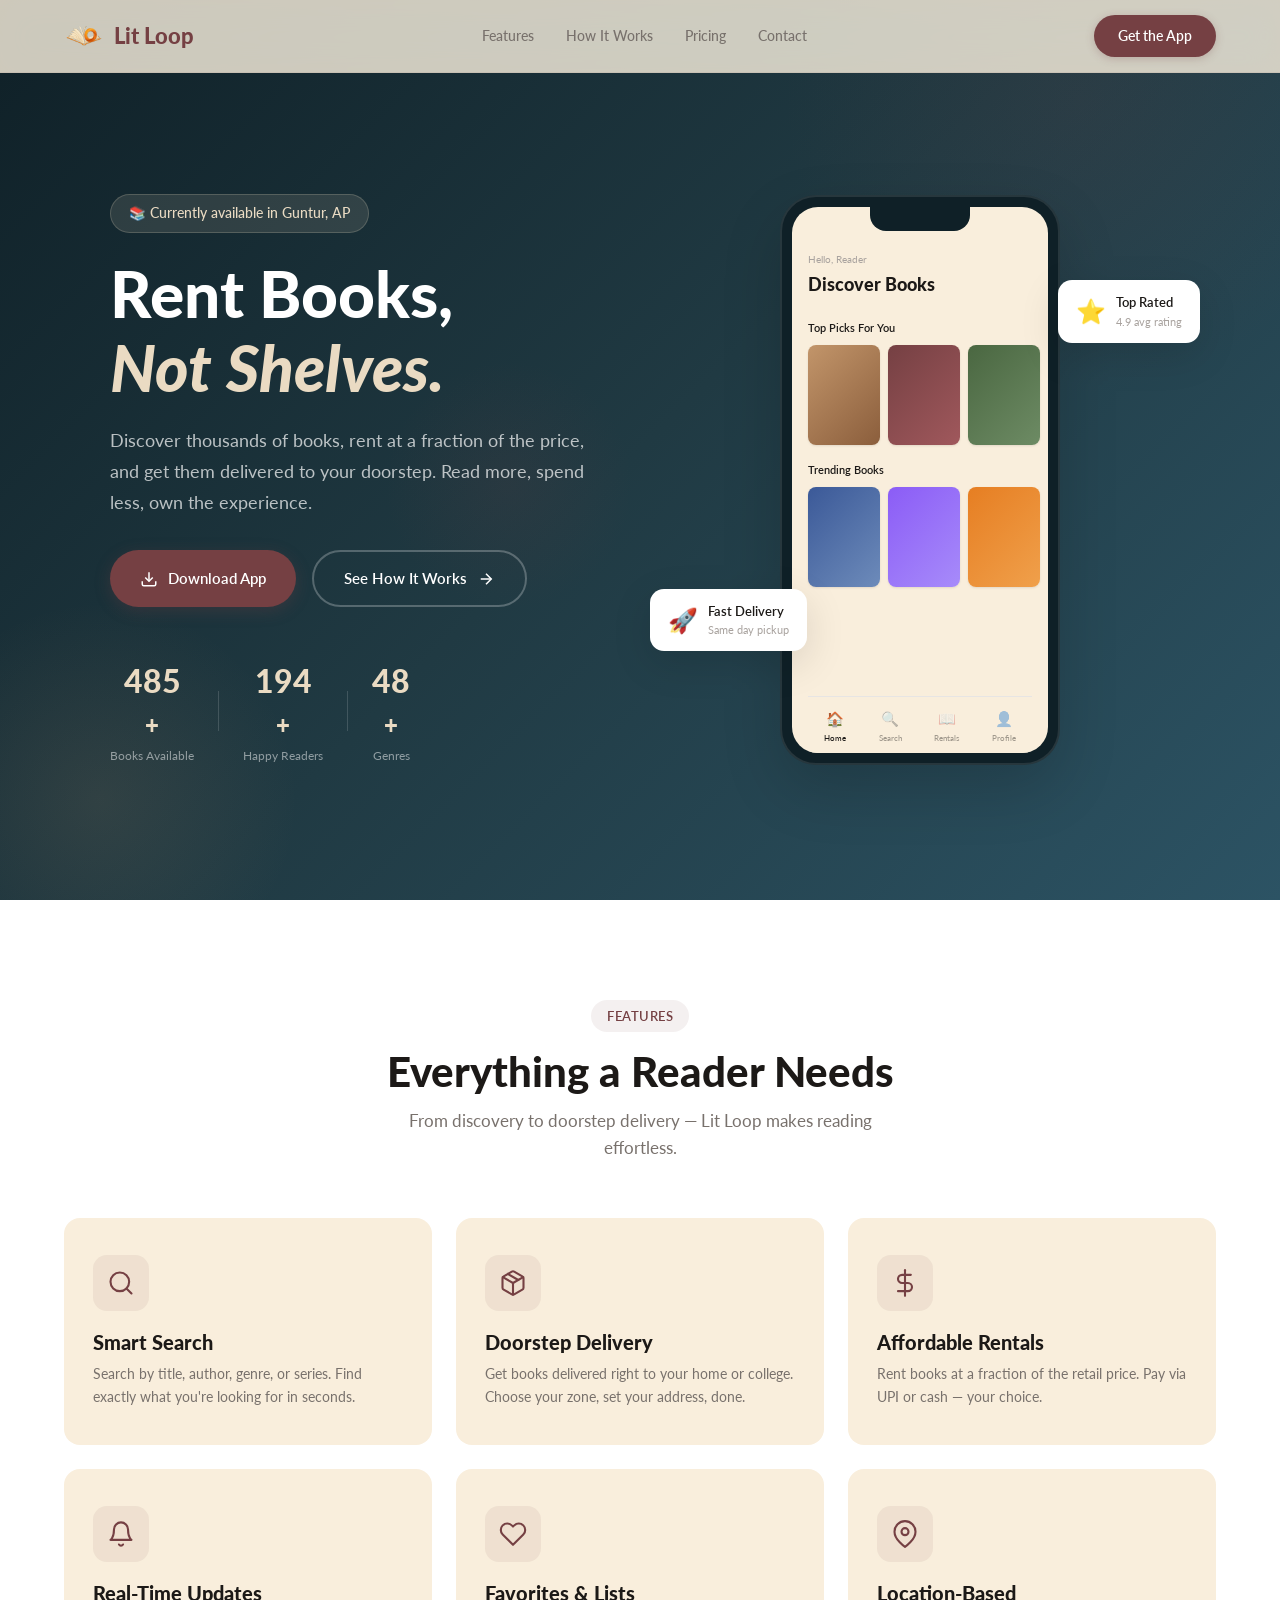
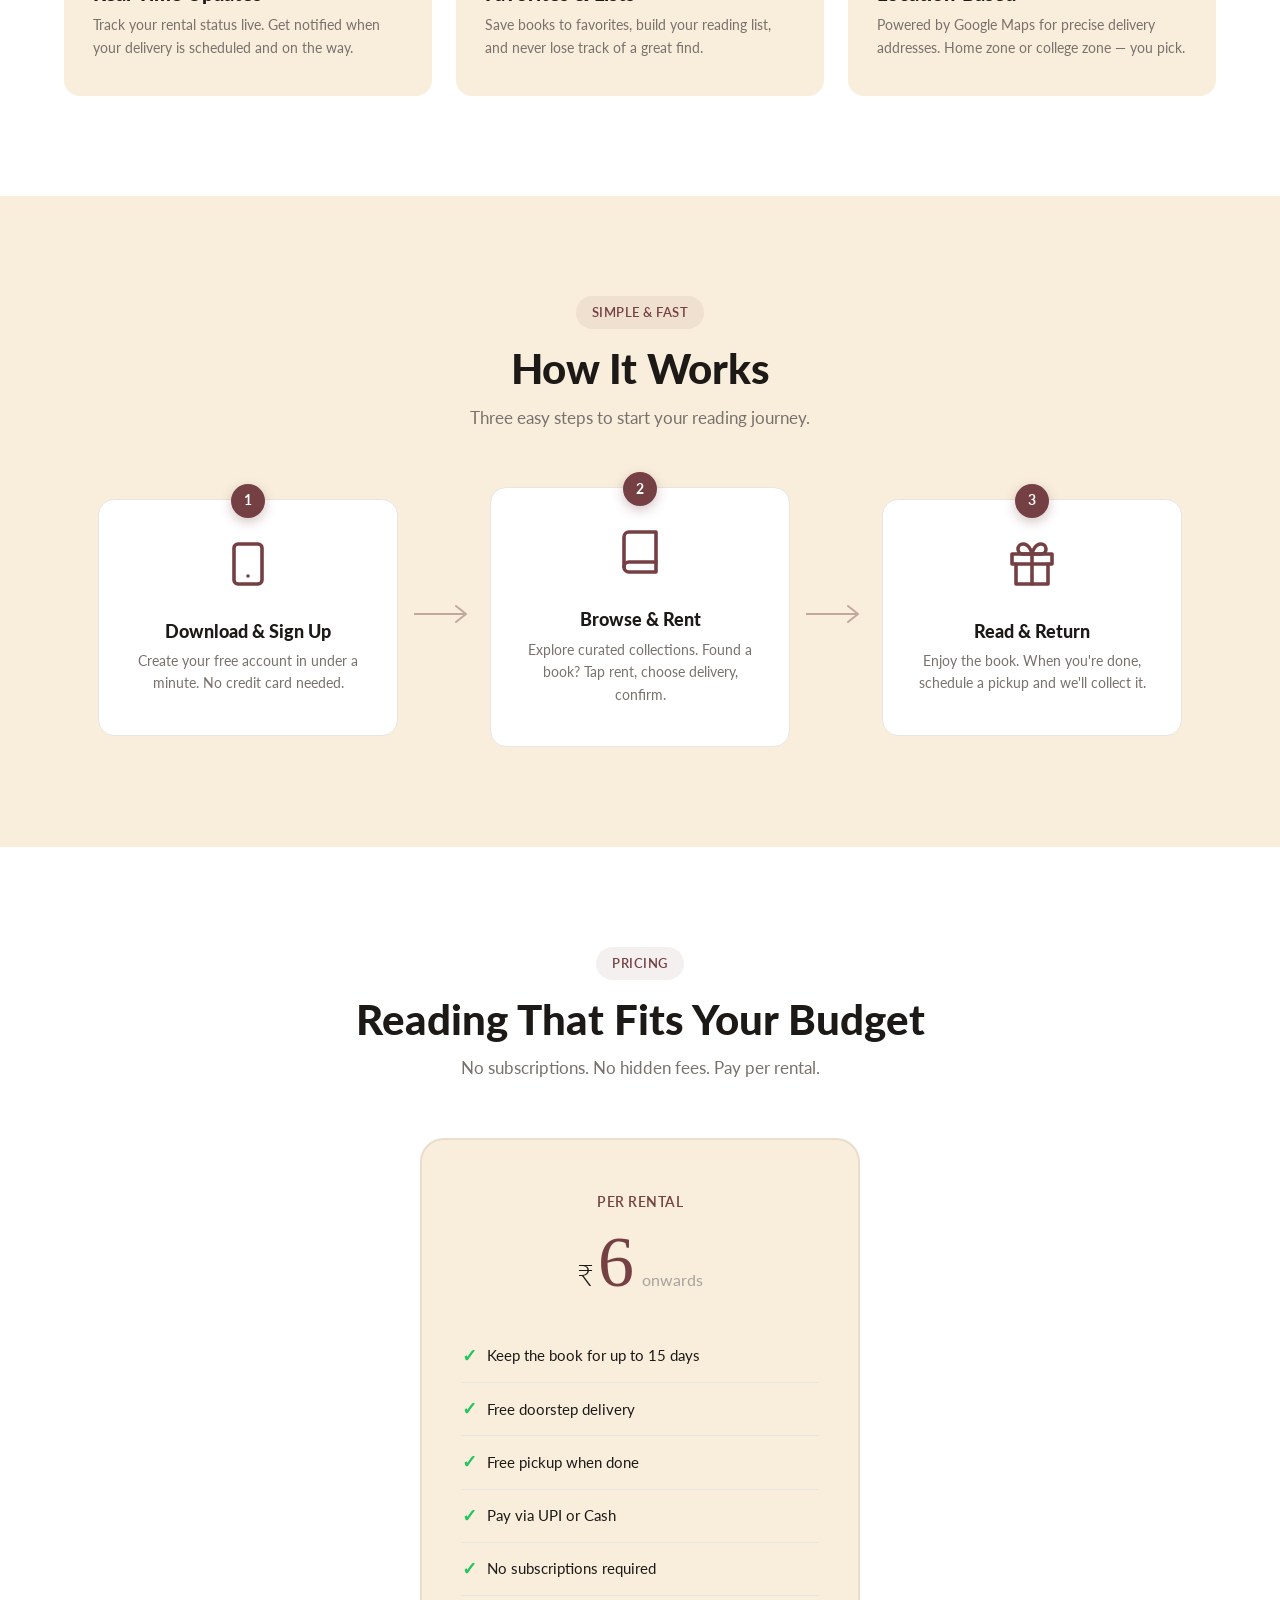
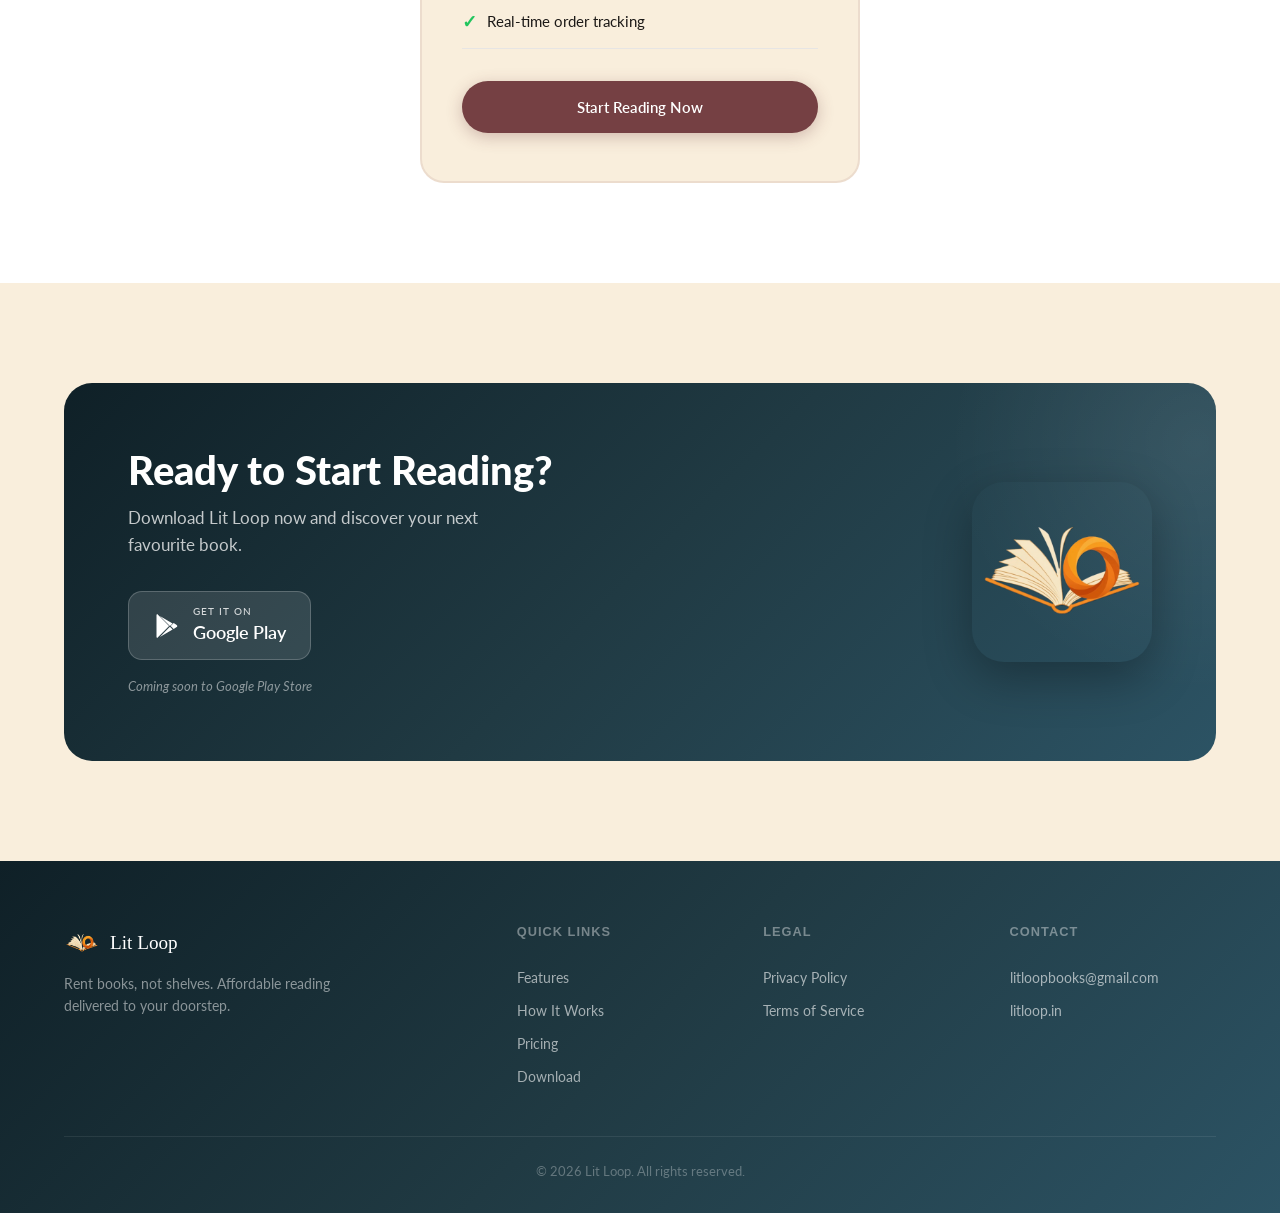
==== commit b857054c: "updated font to lato" ====
--- a/index.html
+++ b/index.html
@@ -24,7 +24,7 @@
     <link rel="preconnect" href="https://fonts.googleapis.com">
     <link rel="preconnect" href="https://fonts.gstatic.com" crossorigin>
     <link
-        href="https://fonts.googleapis.com/css2?family=DM+Serif+Display:ital@0;1&family=Inter:wght@300;400;500;600;700&display=swap"
+        href="https://fonts.googleapis.com/css2?family=Lato:wght@300;400;700;900&display=swap"
         rel="stylesheet">
 
     <link rel="stylesheet" href="./style.css">
--- a/style.css
+++ b/style.css
@@ -44,7 +44,7 @@
 }
 
 body {
-    font-family: 'Inter', -apple-system, BlinkMacSystemFont, sans-serif;
+    font-family: 'Lato', -apple-system, BlinkMacSystemFont, sans-serif;
     color: var(--text);
     background: var(--bg);
     line-height: 1.6;
@@ -56,7 +56,8 @@
 h2,
 h3,
 h4 {
-    font-family: 'DM Serif Display', Georgia, serif;
+    font-family: 'Lato', Georgia, sans-serif;
+    font-weight: 900;
     line-height: 1.15;
 }
 
@@ -118,7 +119,8 @@
 }
 
 .nav-logo-text {
-    font-family: 'DM Serif Display', serif;
+    font-family: 'Lato', sans-serif;
+    font-weight: 900;
     font-size: 1.35rem;
     color: var(--primary);
 }
@@ -361,7 +363,7 @@
     border-radius: 50px;
     font-size: .95rem;
     font-weight: 600;
-    font-family: 'Inter', sans-serif;
+    font-family: 'Lato', sans-serif;
     cursor: pointer;
     transition: all var(--transition);
     border: none;
@@ -416,13 +418,15 @@
 
 .stat-number {
     display: block;
-    font-family: 'DM Serif Display', serif;
+    font-family: 'Lato', sans-serif;
+    font-weight: 900;
     font-size: 2rem;
     color: var(--primary-light);
 }
 
 .stat-plus {
-    font-family: 'DM Serif Display', serif;
+    font-family: 'Lato', sans-serif;
+    font-weight: 900;
     font-size: 1.5rem;
     color: var(--primary-light);
 }
@@ -500,7 +504,8 @@
 
 .mock-title {
     display: block;
-    font-family: 'DM Serif Display', serif;
+    font-family: 'Lato', sans-serif;
+    font-weight: 900;
     font-size: 1.15rem;
     color: var(--text);
 }
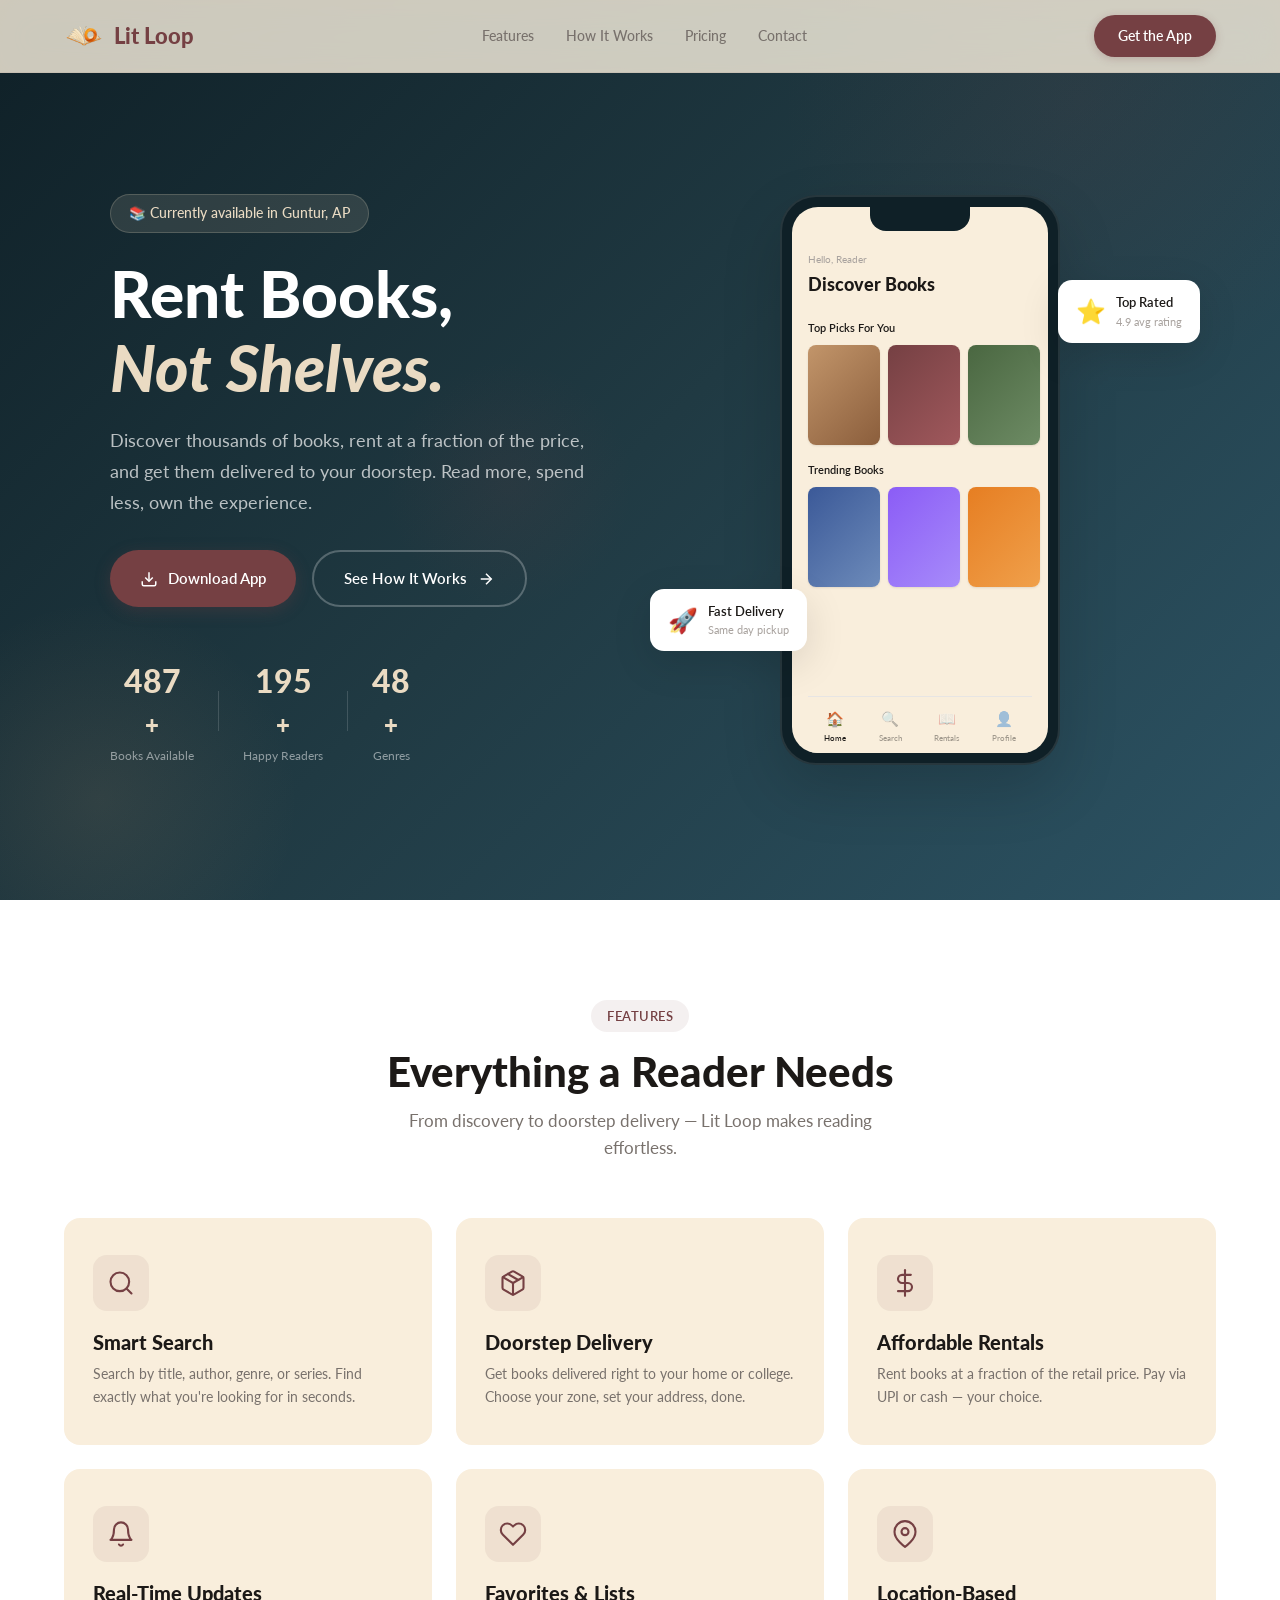
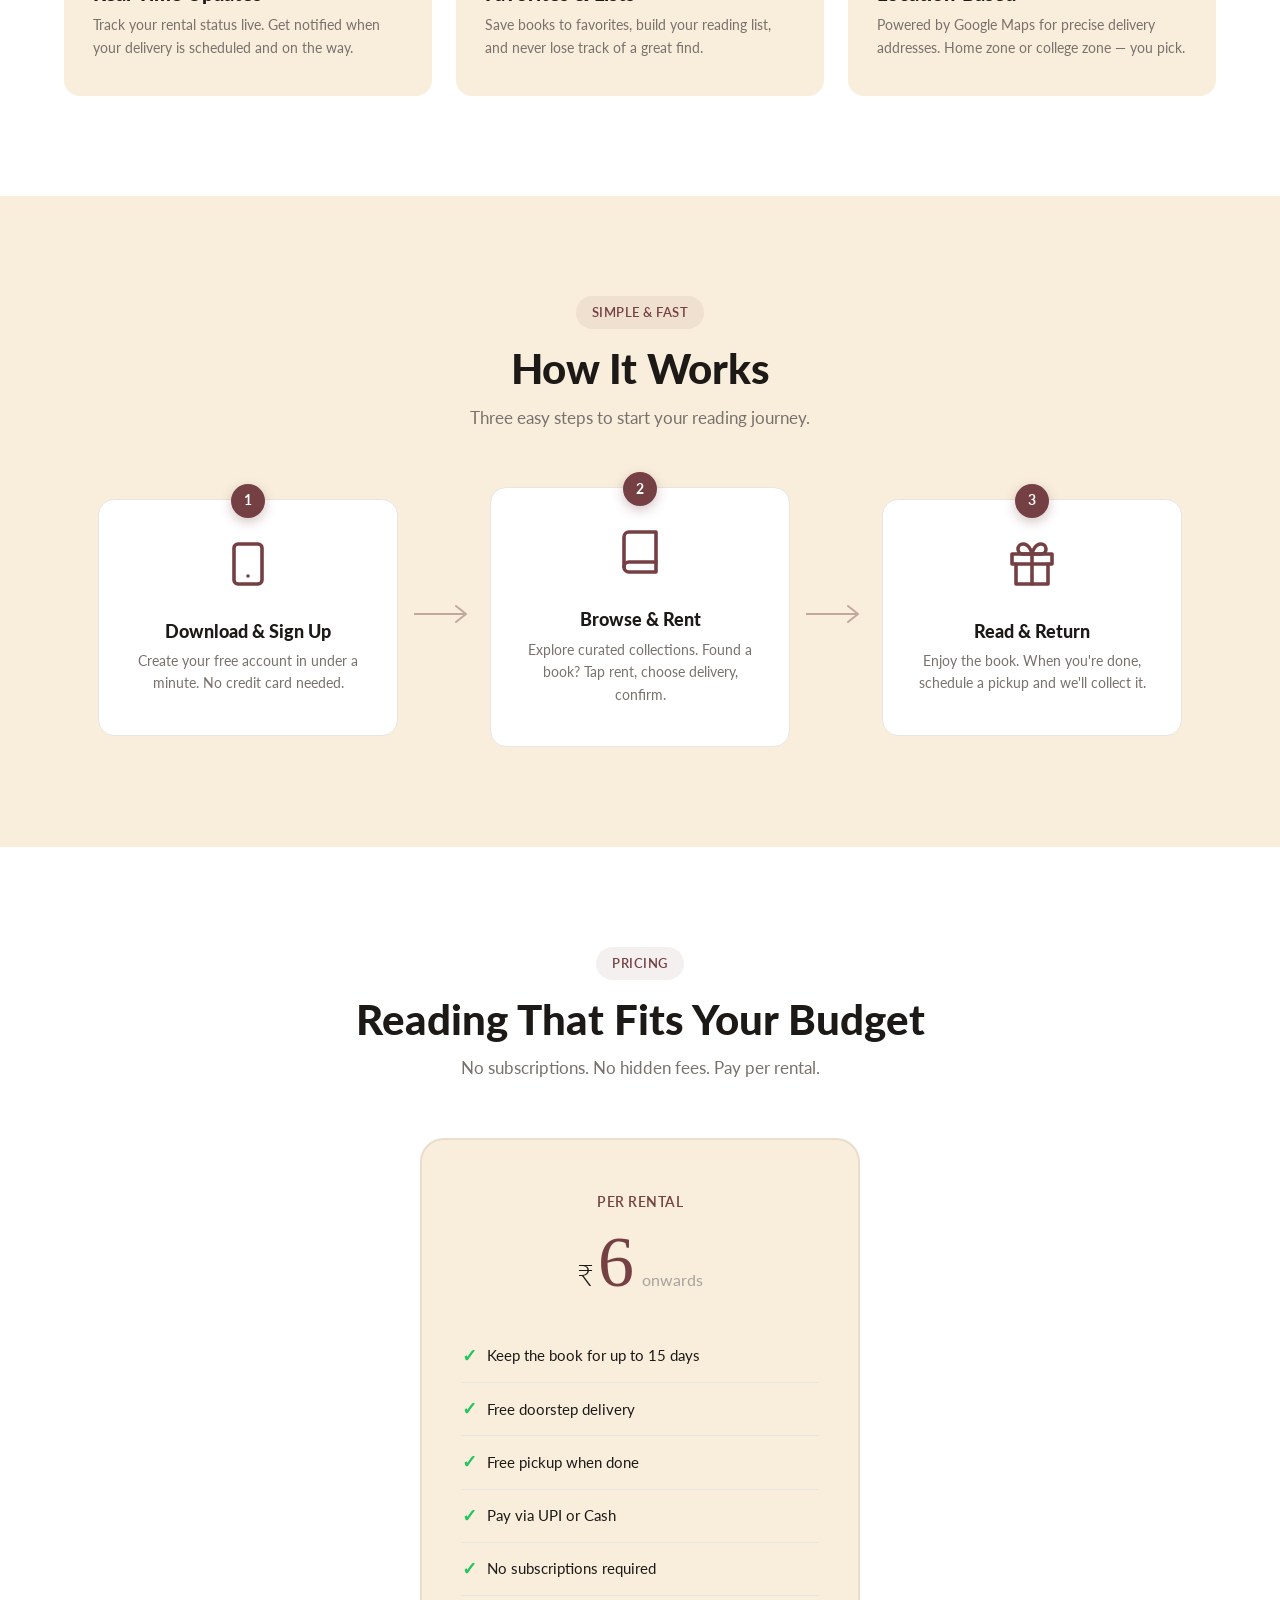
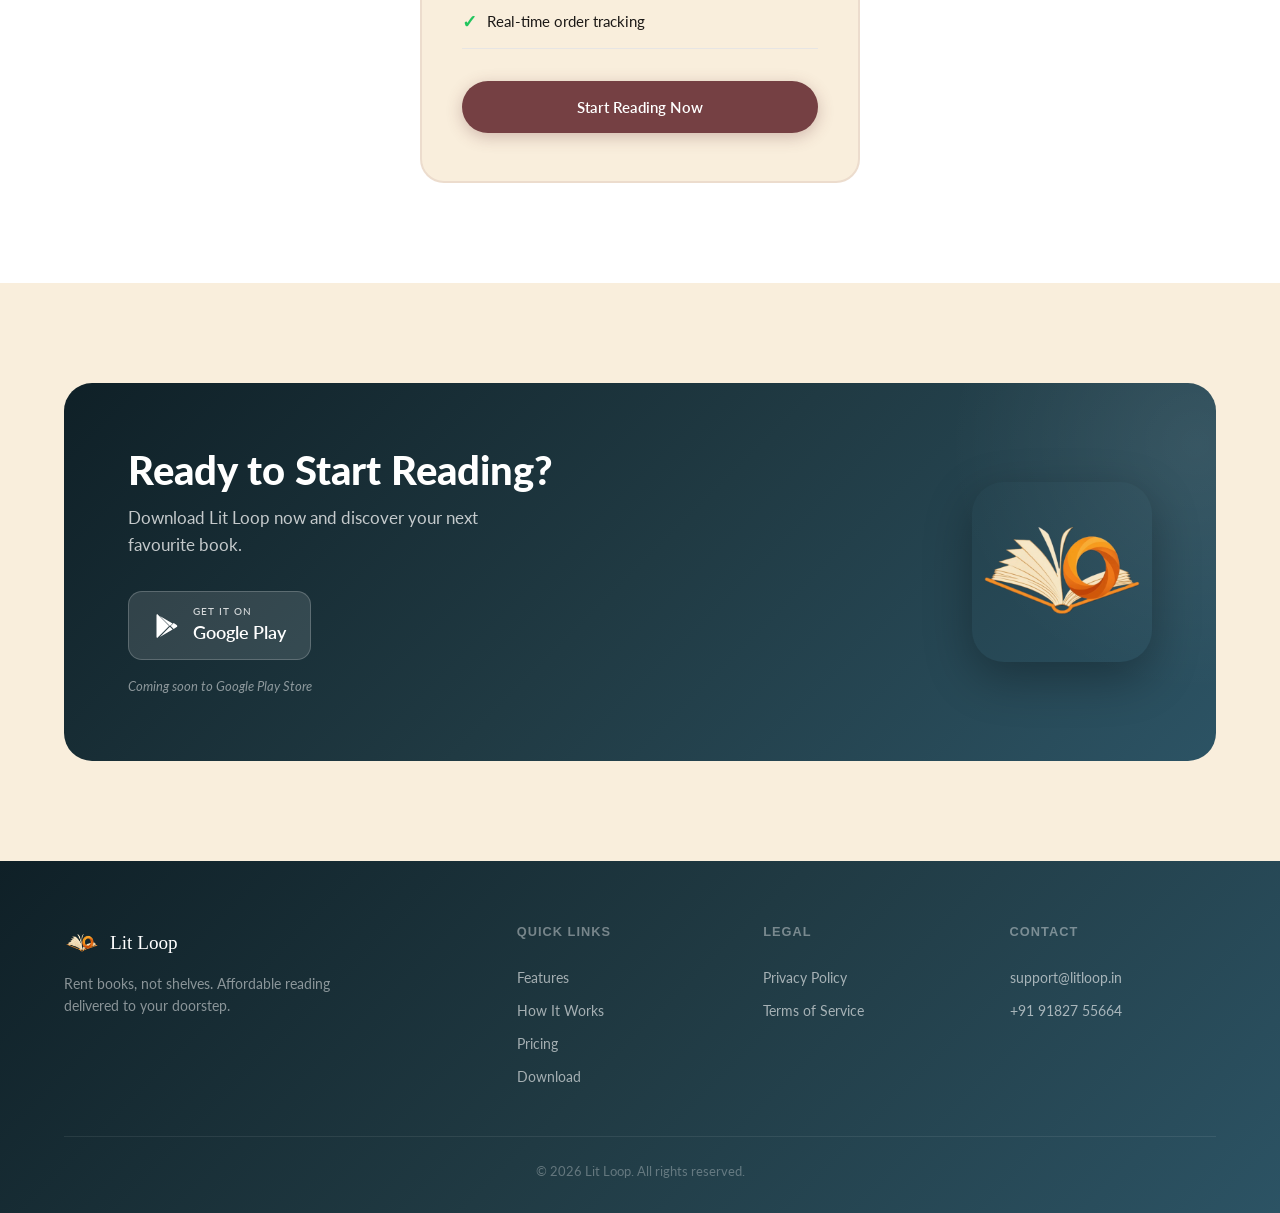
==== commit bdd2247f: "updated contact info" ====
--- a/index.html
+++ b/index.html
@@ -23,9 +23,7 @@
     <!-- Fonts -->
     <link rel="preconnect" href="https://fonts.googleapis.com">
     <link rel="preconnect" href="https://fonts.gstatic.com" crossorigin>
-    <link
-        href="https://fonts.googleapis.com/css2?family=Lato:wght@300;400;700;900&display=swap"
-        rel="stylesheet">
+    <link href="https://fonts.googleapis.com/css2?family=Lato:wght@300;400;700;900&display=swap" rel="stylesheet">
 
     <link rel="stylesheet" href="./style.css">
 </head>
@@ -417,8 +415,8 @@
                 </div>
                 <div class="footer-col">
                     <h4 class="footer-heading">Contact</h4>
-                    <a href="mailto:litloopbooks@gmail.com" class="footer-link">litloopbooks@gmail.com</a>
-                    <a href="https://litloop.in" class="footer-link">litloop.in</a>
+                    <a href="mailto:support@litloop.in" class="footer-link">support@litloop.in</a>
+                    <a href="tel:+919182755664" class="footer-link">+91 91827 55664</a>
                 </div>
             </div>
             <div class="footer-bottom">
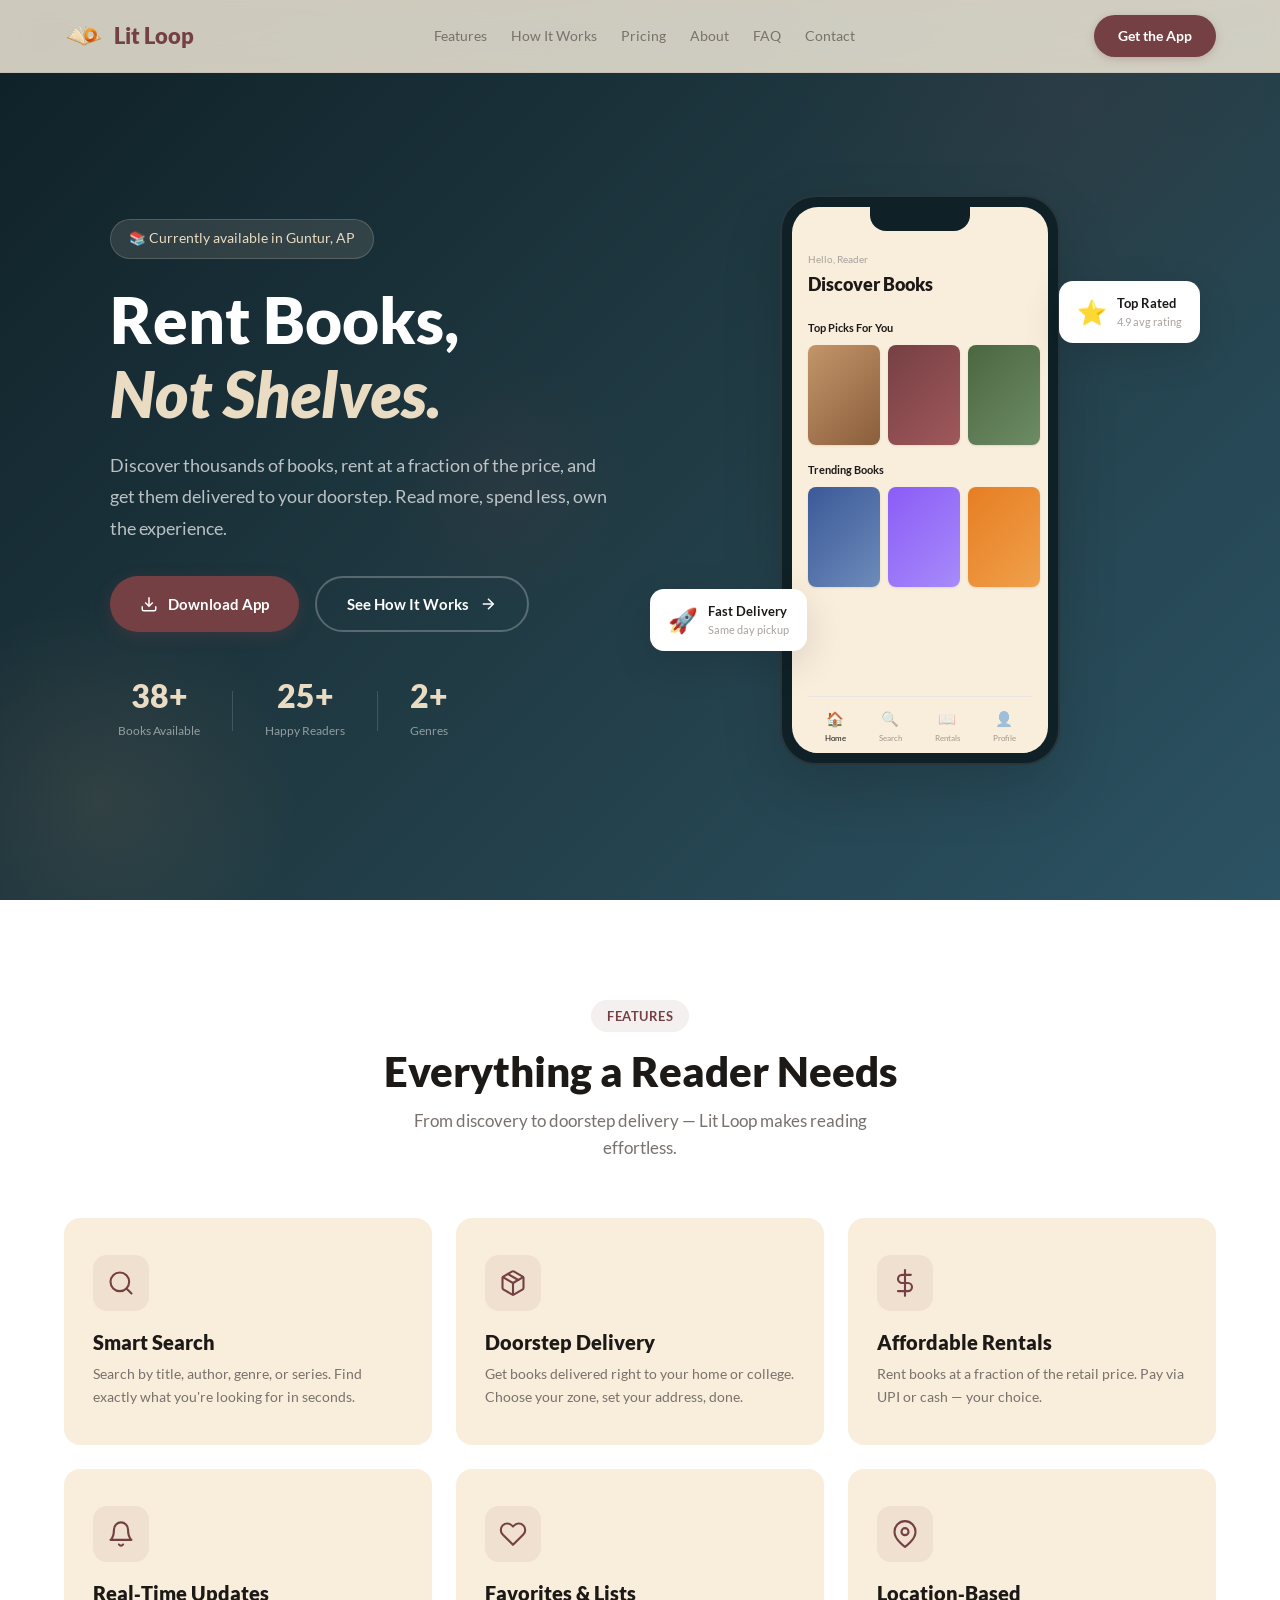
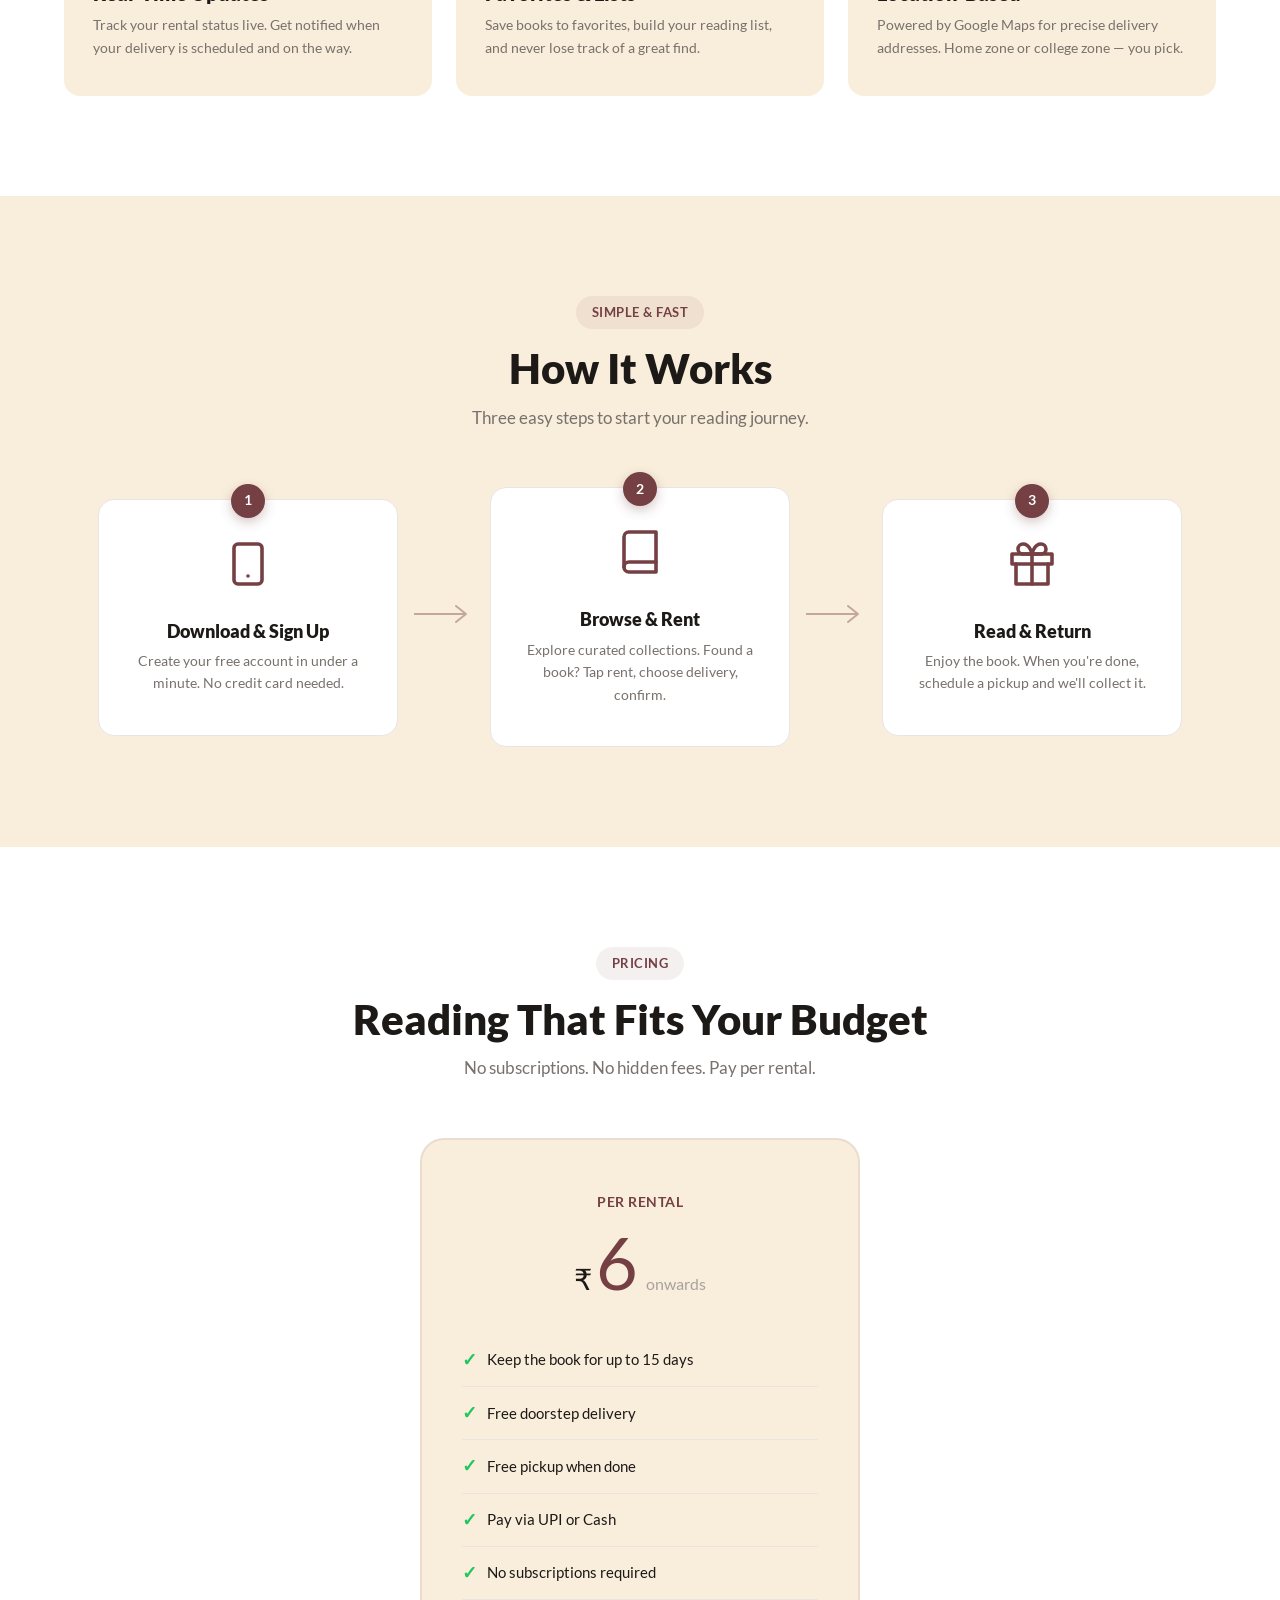
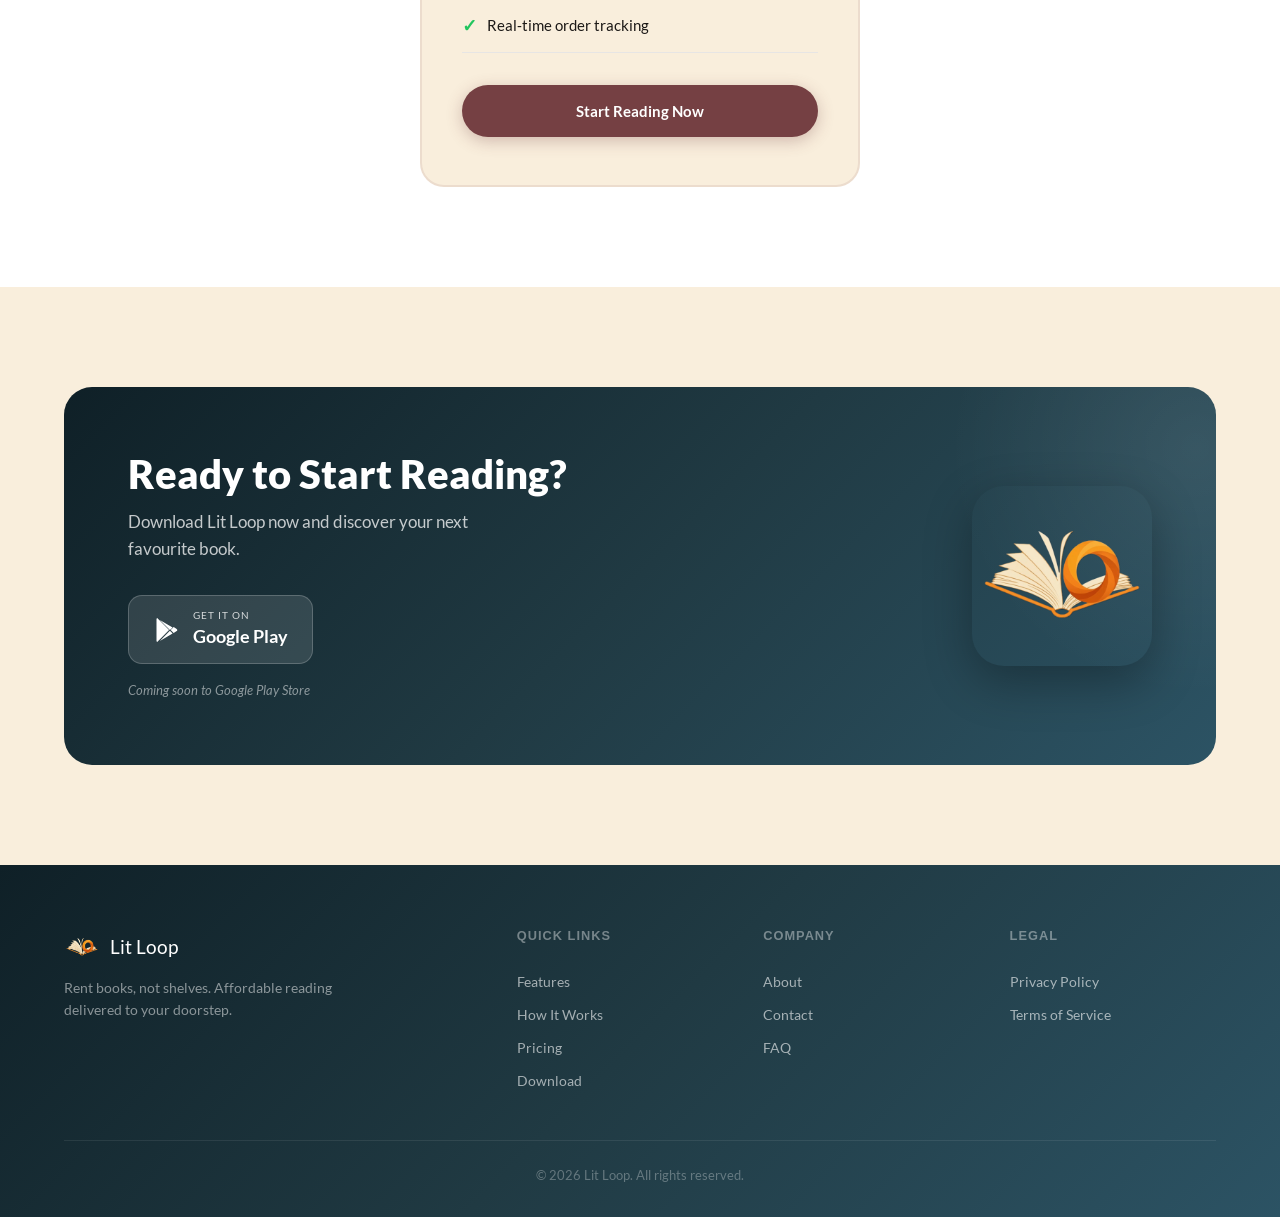
==== commit 93cf025b: "Added licence and google indexing" ====
--- a/index.html
+++ b/index.html
@@ -7,25 +7,68 @@
     <title>Lit Loop — Rent Books, Not Shelves</title>
     <meta name="description"
         content="Lit Loop is a modern book rental app. Discover, rent, and enjoy books delivered to your doorstep. Affordable reading, zero clutter.">
-    <meta name="keywords" content="book rental, rent books, litloop, book delivery, reading app, affordable books">
+    <meta name="keywords"
+        content="book rental, rent books, litloop, lit loop, book delivery, reading app, affordable books, rent books online, book rental Guntur, rent books India, book rental app, cheap book rental, books on rent near me, rent textbooks, college book rental, doorstep book delivery, book rental service, read books cheap, borrow books, book subscription alternative">
     <meta name="author" content="Lit Loop">
     <meta name="theme-color" content="#754043">
+    <link rel="canonical" href="https://litloop.in/">
+    <link rel="sitemap" type="application/xml" href="./sitemap.xml">
     <link rel="icon" type="image/png" href="./assets/icon.png">
 
     <!-- Open Graph -->
     <meta property="og:title" content="Lit Loop — Rent Books, Not Shelves">
     <meta property="og:description"
         content="Discover, rent, and enjoy books delivered to your doorstep. Affordable reading, zero clutter.">
-    <meta property="og:image" content="./assets/icon.png">
+    <meta property="og:image" content="https://litloop.in/assets/icon.png">
+    <meta property="og:image:width" content="512">
+    <meta property="og:image:height" content="512">
+    <meta property="og:image:type" content="image/png">
     <meta property="og:type" content="website">
     <meta property="og:url" content="https://litloop.in">
-
-    <!-- Fonts -->
-    <link rel="preconnect" href="https://fonts.googleapis.com">
-    <link rel="preconnect" href="https://fonts.gstatic.com" crossorigin>
-    <link href="https://fonts.googleapis.com/css2?family=Lato:wght@300;400;700;900&display=swap" rel="stylesheet">
+    <meta property="og:site_name" content="Lit Loop">
+    <meta property="og:locale" content="en_IN">
+
+    <!-- Twitter Card -->
+    <meta name="twitter:card" content="summary">
+    <meta name="twitter:title" content="Lit Loop — Rent Books, Not Shelves">
+    <meta name="twitter:description"
+        content="Discover, rent, and enjoy books delivered to your doorstep. Affordable reading, zero clutter.">
+    <meta name="twitter:image" content="https://litloop.in/assets/icon.png">
 
     <link rel="stylesheet" href="./style.css">
+
+    <!-- Structured Data -->
+    <script type="application/ld+json">
+    {
+        "@context": "https://schema.org",
+        "@type": "WebSite",
+        "name": "Lit Loop",
+        "url": "https://litloop.in",
+        "description": "Lit Loop is a modern book rental app. Discover, rent, and enjoy books delivered to your doorstep.",
+        "potentialAction": {
+            "@type": "SearchAction",
+            "target": "https://litloop.in/?q={search_term_string}",
+            "query-input": "required name=search_term_string"
+        }
+    }
+    </script>
+    <script type="application/ld+json">
+    {
+        "@context": "https://schema.org",
+        "@type": "Organization",
+        "name": "Lit Loop",
+        "url": "https://litloop.in",
+        "logo": "https://litloop.in/assets/icon.png",
+        "email": "support@litloop.in",
+        "telephone": "+919182755664",
+        "address": {
+            "@type": "PostalAddress",
+            "addressLocality": "Guntur",
+            "addressRegion": "Andhra Pradesh",
+            "addressCountry": "IN"
+        }
+    }
+    </script>
 </head>
 
 <body>
@@ -40,7 +83,9 @@
                 <a href="#features" class="nav-link">Features</a>
                 <a href="#how-it-works" class="nav-link">How It Works</a>
                 <a href="#pricing" class="nav-link">Pricing</a>
-                <a href="#contact" class="nav-link">Contact</a>
+                <a href="./about.html" class="nav-link">About</a>
+                <a href="./faq.html" class="nav-link">FAQ</a>
+                <a href="./contact.html" class="nav-link">Contact</a>
             </div>
             <a href="#download" class="nav-cta-btn">Get the App</a>
             <button class="nav-mobile-toggle" id="mobileToggle" aria-label="Toggle menu">
@@ -54,7 +99,9 @@
         <a href="#features" class="mobile-link">Features</a>
         <a href="#how-it-works" class="mobile-link">How It Works</a>
         <a href="#pricing" class="mobile-link">Pricing</a>
-        <a href="#contact" class="mobile-link">Contact</a>
+        <a href="./about.html" class="mobile-link">About</a>
+        <a href="./faq.html" class="mobile-link">FAQ</a>
+        <a href="./contact.html" class="mobile-link">Contact</a>
         <a href="#download" class="mobile-link cta">Get the App</a>
     </div>
 
@@ -97,17 +144,17 @@
                 </div>
                 <div class="hero-stats">
                     <div class="stat">
-                        <span class="stat-number" data-count="500">0</span><span class="stat-plus">+</span>
+                        <span class="stat-number" data-count="150">0</span><span class="stat-plus">+</span>
                         <span class="stat-label">Books Available</span>
                     </div>
                     <div class="stat-divider"></div>
                     <div class="stat">
-                        <span class="stat-number" data-count="200">0</span><span class="stat-plus">+</span>
+                        <span class="stat-number" data-count="100">0</span><span class="stat-plus">+</span>
                         <span class="stat-label">Happy Readers</span>
                     </div>
                     <div class="stat-divider"></div>
                     <div class="stat">
-                        <span class="stat-number" data-count="50">0</span><span class="stat-plus">+</span>
+                        <span class="stat-number" data-count="10">0</span><span class="stat-plus">+</span>
                         <span class="stat-label">Genres</span>
                     </div>
                 </div>
@@ -409,15 +456,16 @@
                     <a href="#download" class="footer-link">Download</a>
                 </div>
                 <div class="footer-col">
+                    <h4 class="footer-heading">Company</h4>
+                    <a href="./about.html" class="footer-link">About</a>
+                    <a href="./contact.html" class="footer-link">Contact</a>
+                    <a href="./faq.html" class="footer-link">FAQ</a>
+                </div>
+                <div class="footer-col">
                     <h4 class="footer-heading">Legal</h4>
                     <a href="./privacy-policy.html" class="footer-link">Privacy Policy</a>
                     <a href="./terms-of-service.html" class="footer-link">Terms of Service</a>
                 </div>
-                <div class="footer-col">
-                    <h4 class="footer-heading">Contact</h4>
-                    <a href="mailto:support@litloop.in" class="footer-link">support@litloop.in</a>
-                    <a href="tel:+919182755664" class="footer-link">+91 91827 55664</a>
-                </div>
             </div>
             <div class="footer-bottom">
                 <p>&copy; 2026 Lit Loop. All rights reserved.</p>
--- a/style.css
+++ b/style.css
@@ -2,6 +2,87 @@
    LIT LOOP LANDING PAGE — STYLE SHEET
    Colors: #754043 (primary), #F9EEDC (bg), #eadbc3 (light)
    ============================================ */
+
+/* ── Self-Hosted Lato Font ────────────────── */
+@font-face {
+    font-family: 'Lato';
+    src: url('./assets/fonts/Lato/Lato-Thin.ttf') format('truetype');
+    font-weight: 100;
+    font-style: normal;
+    font-display: swap;
+}
+
+@font-face {
+    font-family: 'Lato';
+    src: url('./assets/fonts/Lato/Lato-ThinItalic.ttf') format('truetype');
+    font-weight: 100;
+    font-style: italic;
+    font-display: swap;
+}
+
+@font-face {
+    font-family: 'Lato';
+    src: url('./assets/fonts/Lato/Lato-Light.ttf') format('truetype');
+    font-weight: 300;
+    font-style: normal;
+    font-display: swap;
+}
+
+@font-face {
+    font-family: 'Lato';
+    src: url('./assets/fonts/Lato/Lato-LightItalic.ttf') format('truetype');
+    font-weight: 300;
+    font-style: italic;
+    font-display: swap;
+}
+
+@font-face {
+    font-family: 'Lato';
+    src: url('./assets/fonts/Lato/Lato-Regular.ttf') format('truetype');
+    font-weight: 400;
+    font-style: normal;
+    font-display: swap;
+}
+
+@font-face {
+    font-family: 'Lato';
+    src: url('./assets/fonts/Lato/Lato-Italic.ttf') format('truetype');
+    font-weight: 400;
+    font-style: italic;
+    font-display: swap;
+}
+
+@font-face {
+    font-family: 'Lato';
+    src: url('./assets/fonts/Lato/Lato-Bold.ttf') format('truetype');
+    font-weight: 700;
+    font-style: normal;
+    font-display: swap;
+}
+
+@font-face {
+    font-family: 'Lato';
+    src: url('./assets/fonts/Lato/Lato-BoldItalic.ttf') format('truetype');
+    font-weight: 700;
+    font-style: italic;
+    font-display: swap;
+}
+
+@font-face {
+    font-family: 'Lato';
+    src: url('./assets/fonts/Lato/Lato-Black.ttf') format('truetype');
+    font-weight: 900;
+    font-style: normal;
+    font-display: swap;
+}
+
+@font-face {
+    font-family: 'Lato';
+    src: url('./assets/fonts/Lato/Lato-BlackItalic.ttf') format('truetype');
+    font-weight: 900;
+    font-style: italic;
+    font-display: swap;
+}
 
 /* ── Reset & Base ────────────────────────── */
 *,
@@ -127,7 +208,7 @@
 
 .nav-links {
     display: flex;
-    gap: 32px;
+    gap: 24px;
 }
 
 .nav-link {
@@ -414,28 +495,31 @@
 
 .stat {
     text-align: center;
+    padding: 0 8px;
 }
 
 .stat-number {
-    display: block;
+    display: inline;
     font-family: 'Lato', sans-serif;
     font-weight: 900;
     font-size: 2rem;
     color: var(--primary-light);
+    line-height: 1;
 }
 
 .stat-plus {
     font-family: 'Lato', sans-serif;
     font-weight: 900;
-    font-size: 1.5rem;
+    font-size: 2rem;
     color: var(--primary-light);
+    line-height: 1;
 }
 
 .stat-label {
     display: block;
     font-size: .78rem;
     color: rgba(255, 255, 255, .5);
-    margin-top: 2px;
+    margin-top: 6px;
 }
 
 .stat-divider {
@@ -857,7 +941,7 @@
 }
 
 .pricing-value {
-    font-family: 'DM Serif Display', serif;
+    font-family: 'Lato', sans-serif;
     font-size: 4.5rem;
     color: var(--primary);
     line-height: 1;
@@ -1030,7 +1114,7 @@
 }
 
 .footer-logo-text {
-    font-family: 'DM Serif Display', serif;
+    font-family: 'Lato', sans-serif;
     font-size: 1.2rem;
     color: var(--white);
 }
@@ -1205,7 +1289,31 @@
     }
 
     .floating-card {
-        display: none;
+        padding: 8px 12px;
+        border-radius: 10px;
+        gap: 8px;
+    }
+
+    .floating-card-1 {
+        top: 10%;
+        right: -10px;
+    }
+
+    .floating-card-2 {
+        bottom: 15%;
+        left: -10px;
+    }
+
+    .floating-emoji {
+        font-size: 1.1rem;
+    }
+
+    .floating-title {
+        font-size: .7rem;
+    }
+
+    .floating-sub {
+        font-size: .6rem;
     }
 
     .phone-frame {
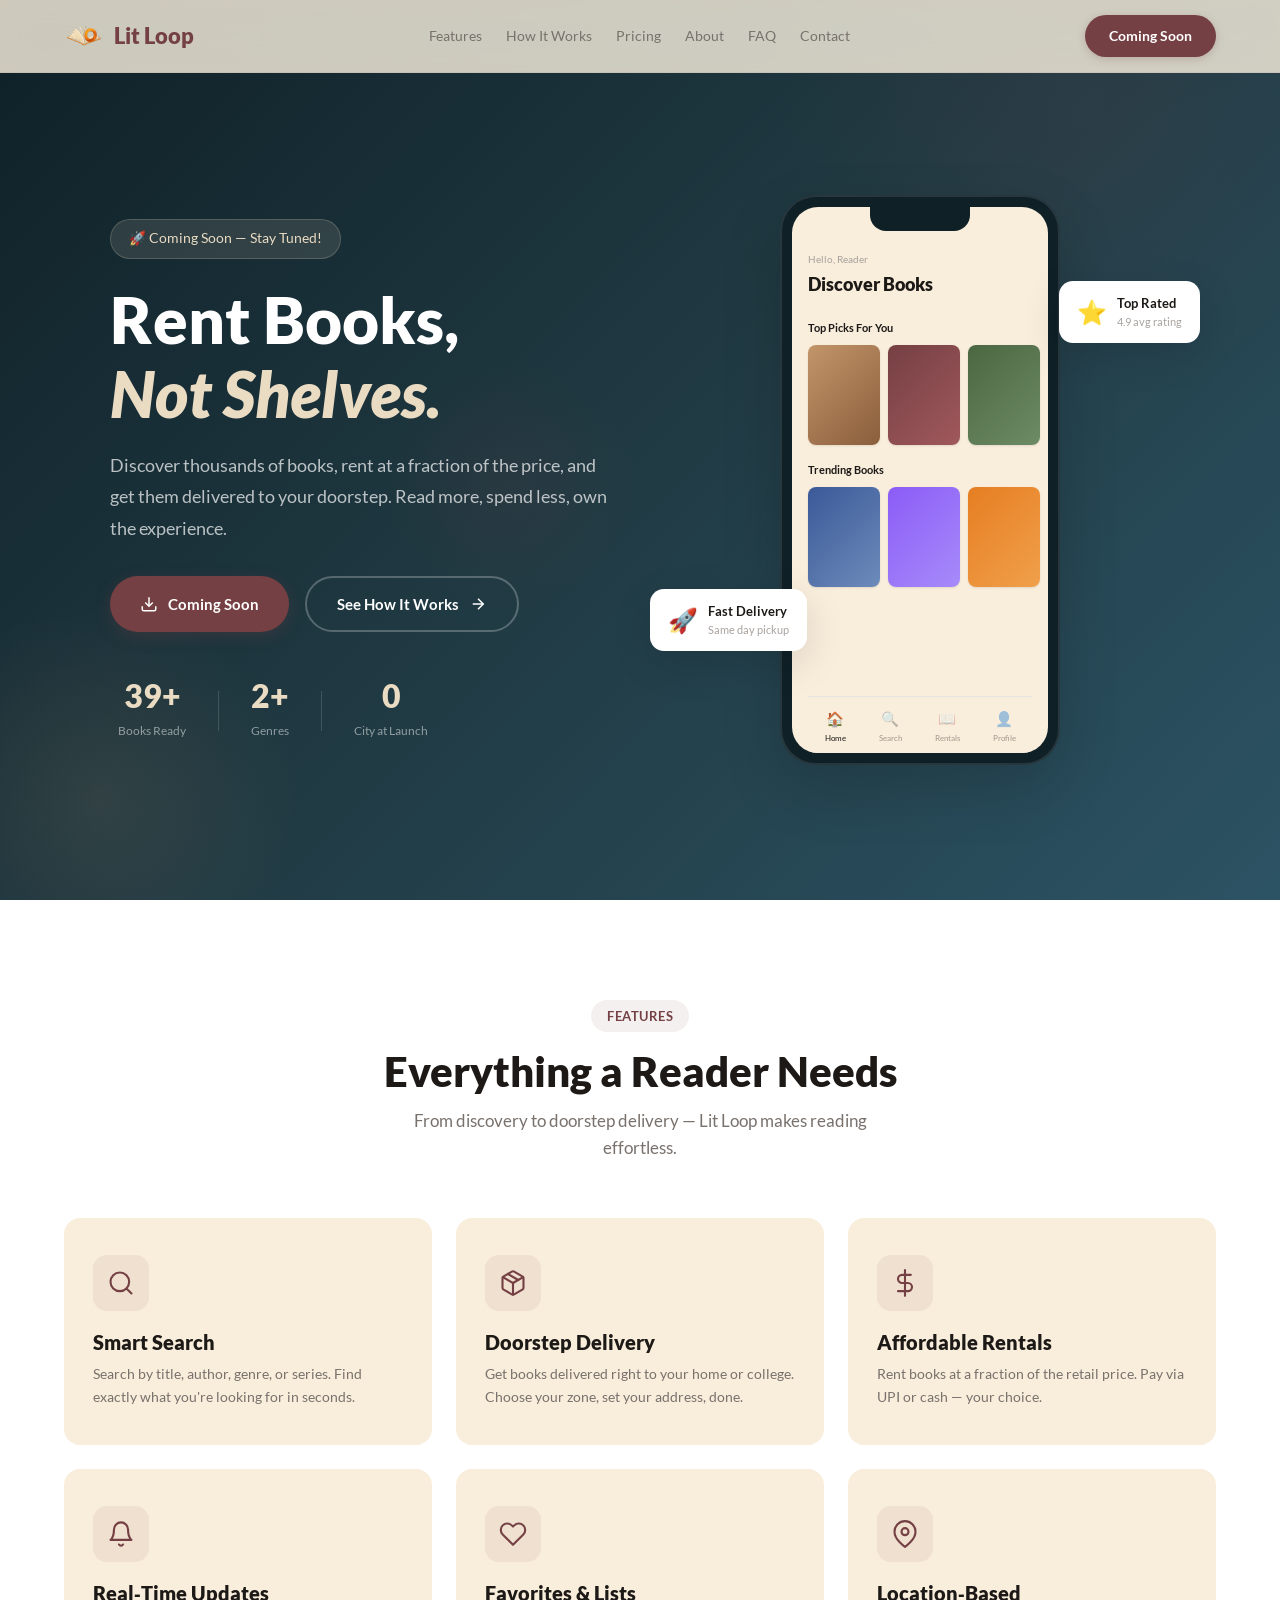
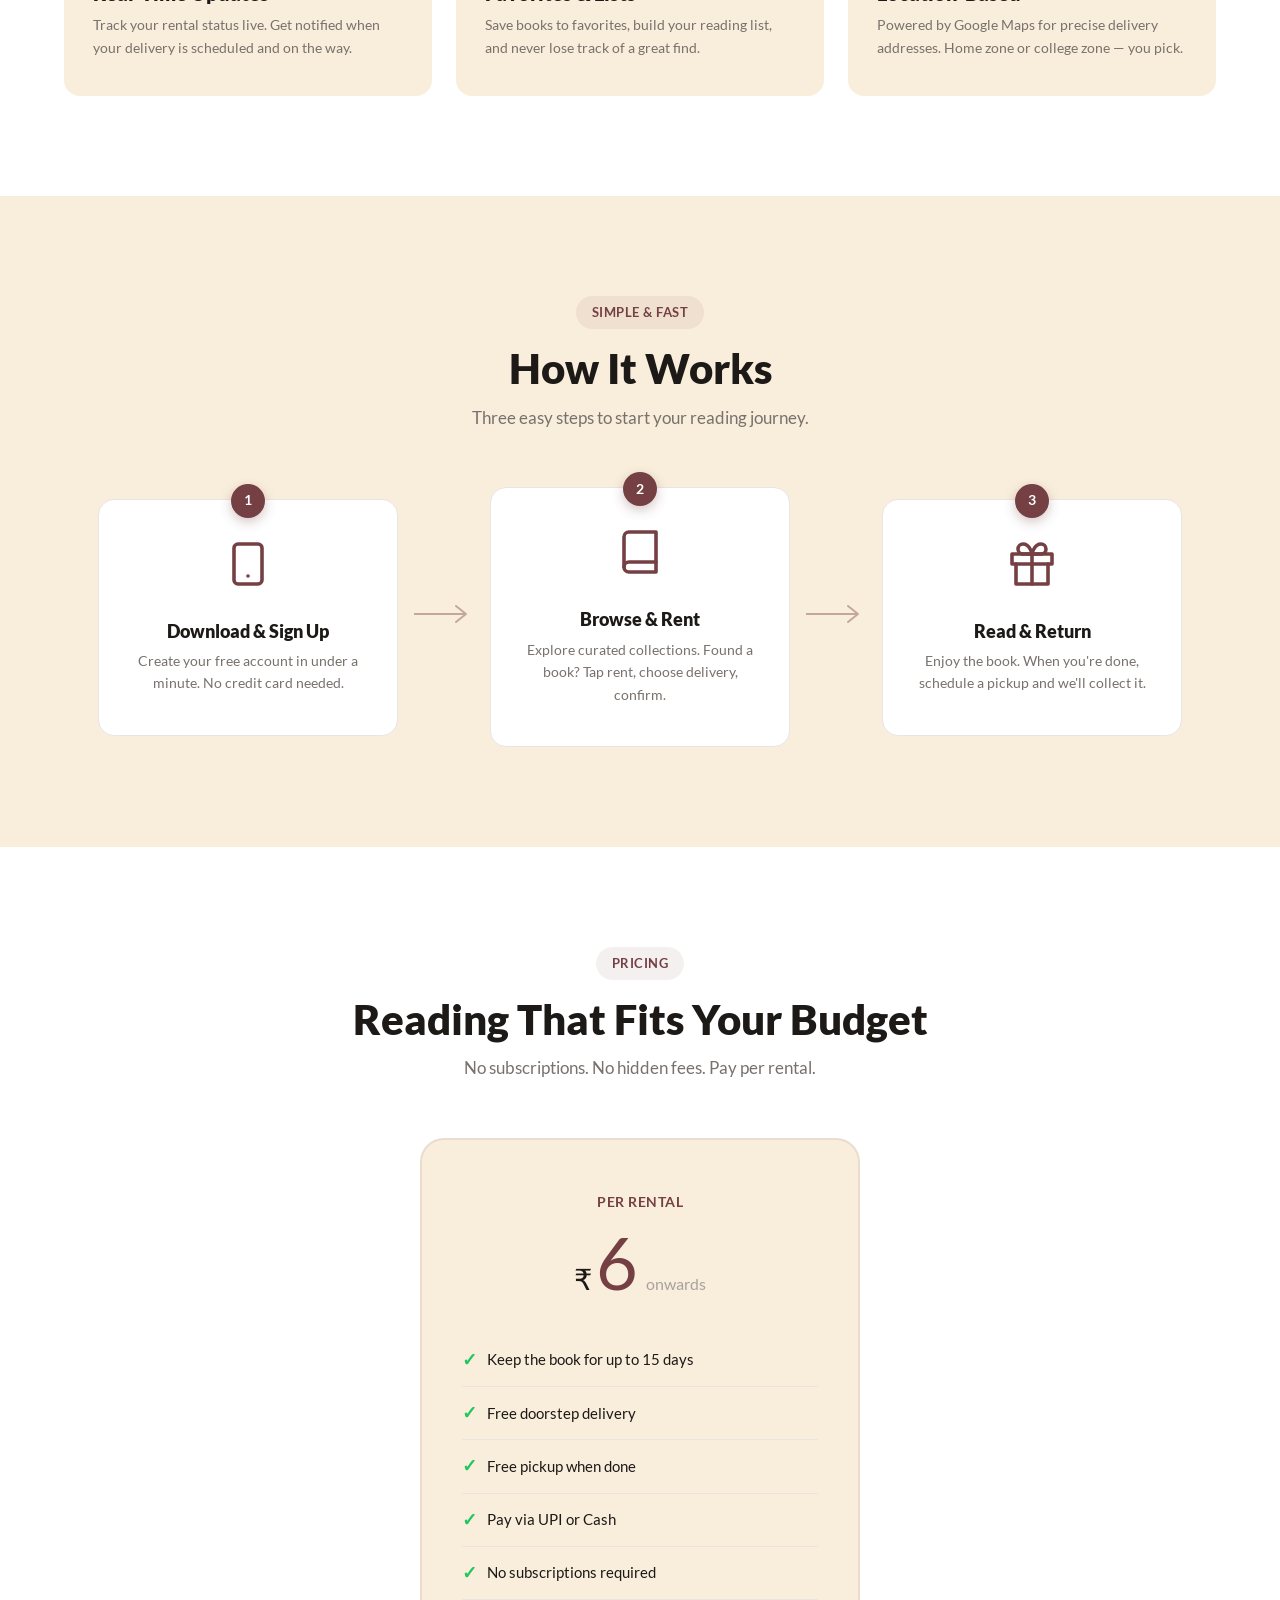
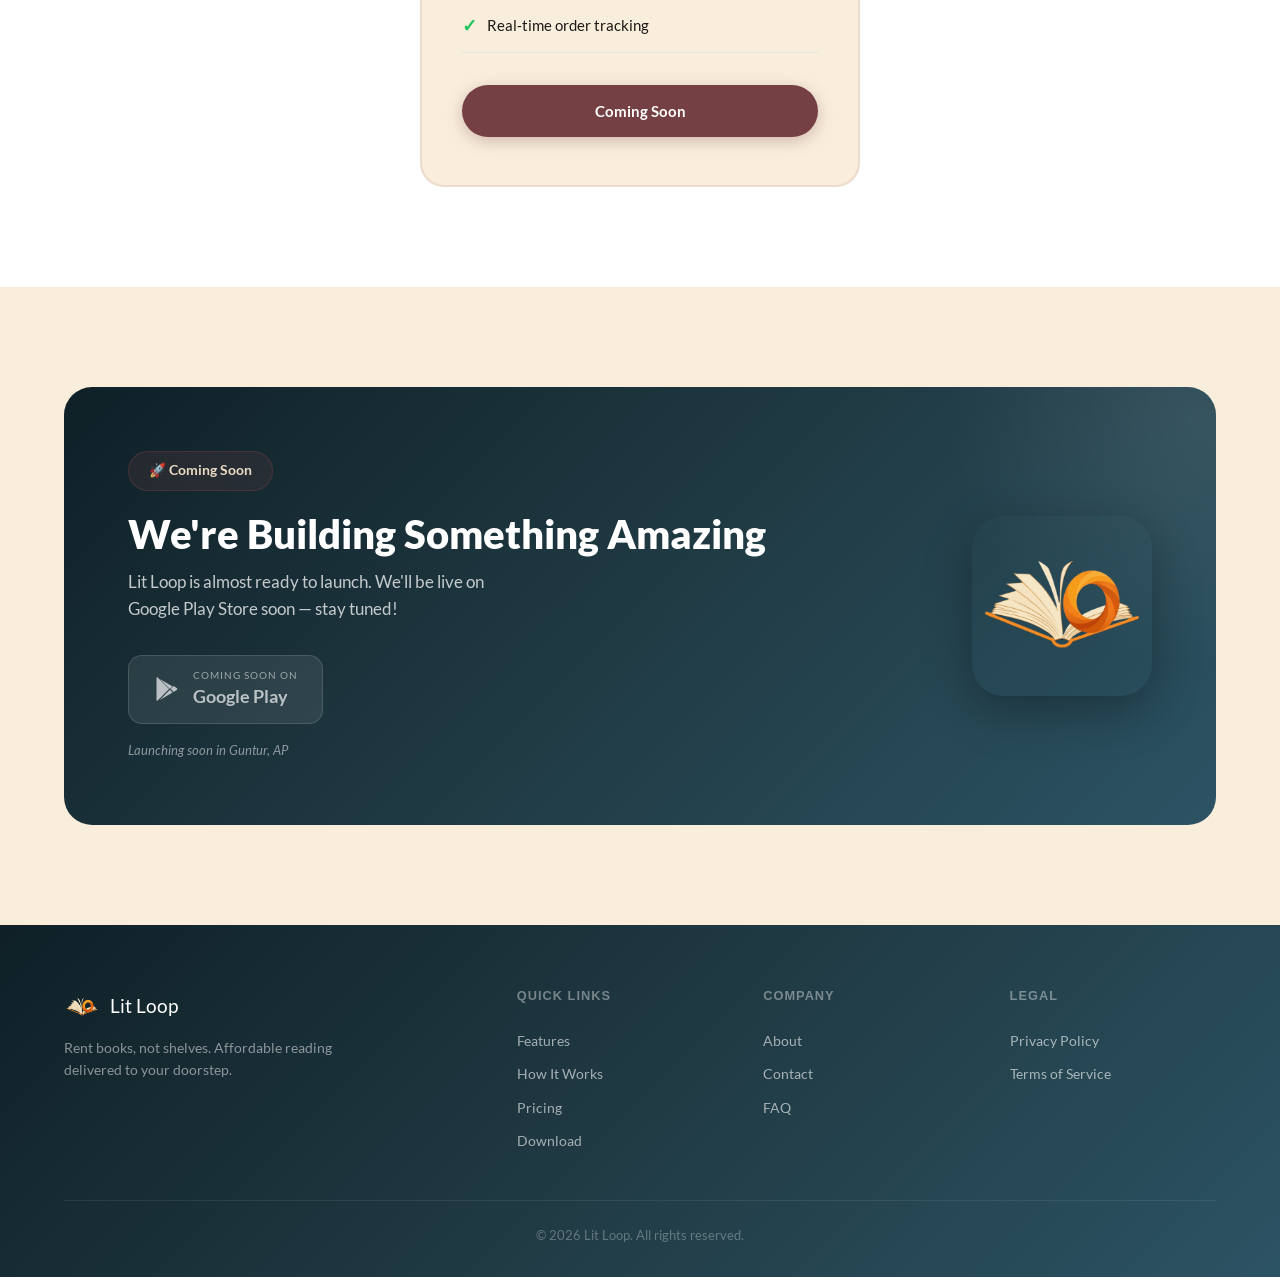
==== commit 4b00aea7: "coming soon..." ====
--- a/index.html
+++ b/index.html
@@ -87,7 +87,7 @@
                 <a href="./faq.html" class="nav-link">FAQ</a>
                 <a href="./contact.html" class="nav-link">Contact</a>
             </div>
-            <a href="#download" class="nav-cta-btn">Get the App</a>
+            <a href="#download" class="nav-cta-btn">Coming Soon</a>
             <button class="nav-mobile-toggle" id="mobileToggle" aria-label="Toggle menu">
                 <span></span><span></span><span></span>
             </button>
@@ -102,7 +102,7 @@
         <a href="./about.html" class="mobile-link">About</a>
         <a href="./faq.html" class="mobile-link">FAQ</a>
         <a href="./contact.html" class="mobile-link">Contact</a>
-        <a href="#download" class="mobile-link cta">Get the App</a>
+        <a href="#download" class="mobile-link cta">Coming Soon</a>
     </div>
 
     <!-- Hero Section -->
@@ -114,7 +114,7 @@
         </div>
         <div class="hero-container">
             <div class="hero-content">
-                <div class="hero-badge">📚 Currently available in Guntur, AP</div>
+                <div class="hero-badge">🚀 Coming Soon — Stay Tuned!</div>
                 <h1 class="hero-title">
                     Rent Books,<br>
                     <span class="hero-title-accent">Not Shelves.</span>
@@ -131,7 +131,7 @@
                             <polyline points="7 10 12 15 17 10" />
                             <line x1="12" y1="15" x2="12" y2="3" />
                         </svg>
-                        Download App
+                        Coming Soon
                     </a>
                     <a href="#how-it-works" class="btn btn-outline">
                         See How It Works
@@ -145,17 +145,17 @@
                 <div class="hero-stats">
                     <div class="stat">
                         <span class="stat-number" data-count="150">0</span><span class="stat-plus">+</span>
-                        <span class="stat-label">Books Available</span>
-                    </div>
-                    <div class="stat-divider"></div>
-                    <div class="stat">
-                        <span class="stat-number" data-count="100">0</span><span class="stat-plus">+</span>
-                        <span class="stat-label">Happy Readers</span>
+                        <span class="stat-label">Books Ready</span>
                     </div>
                     <div class="stat-divider"></div>
                     <div class="stat">
                         <span class="stat-number" data-count="10">0</span><span class="stat-plus">+</span>
                         <span class="stat-label">Genres</span>
+                    </div>
+                    <div class="stat-divider"></div>
+                    <div class="stat">
+                        <span class="stat-number" data-count="1">0</span>
+                        <span class="stat-label">City at Launch</span>
                     </div>
                 </div>
             </div>
@@ -401,7 +401,7 @@
                         <li><span class="check">✓</span> No subscriptions required</li>
                         <li><span class="check">✓</span> Real‑time order tracking</li>
                     </ul>
-                    <a href="#download" class="btn btn-primary btn-full">Start Reading Now</a>
+                    <a href="#download" class="btn btn-primary btn-full">Coming Soon</a>
                 </div>
             </div>
         </div>
@@ -412,22 +412,24 @@
         <div class="container">
             <div class="download-card">
                 <div class="download-content">
-                    <h2 class="download-title">Ready to Start Reading?</h2>
-                    <p class="download-subtitle">Download Lit Loop now and discover your next favourite book.</p>
+                    <div class="coming-soon-badge">🚀 Coming Soon</div>
+                    <h2 class="download-title">We're Building Something Amazing</h2>
+                    <p class="download-subtitle">Lit Loop is almost ready to launch. We'll be live on Google Play Store
+                        soon — stay tuned!</p>
                     <div class="download-buttons">
-                        <a href="#" class="store-badge" aria-label="Get it on Google Play">
+                        <div class="store-badge store-badge-disabled" aria-label="Coming soon on Google Play">
                             <svg class="store-icon" xmlns="http://www.w3.org/2000/svg" viewBox="0 0 24 24"
                                 fill="currentColor">
                                 <path
                                     d="M3.609 1.814L13.792 12 3.61 22.186a.996.996 0 0 1-.61-.92V2.734a1 1 0 0 1 .609-.92zm10.89 10.893l2.302 2.302-10.937 6.333 8.635-8.635zm3.199-3.199l2.302 1.33c.536.309.843.78.843 1.162 0 .382-.307.853-.843 1.162l-2.302 1.33-2.53-2.53 2.53-2.454zM5.864 3.457L16.801 9.79l-2.302 2.302-8.635-8.635z" />
                             </svg>
                             <div>
-                                <span class="store-small">GET IT ON</span>
+                                <span class="store-small">COMING SOON ON</span>
                                 <span class="store-name">Google Play</span>
                             </div>
-                        </a>
-                    </div>
-                    <p class="download-note">Coming soon to Google Play Store</p>
+                        </div>
+                    </div>
+                    <p class="download-note">Launching soon in Guntur, AP</p>
                 </div>
                 <div class="download-visual">
                     <img src="./assets/icon.png" alt="Lit Loop App" class="download-logo">
--- a/style.css
+++ b/style.css
@@ -1073,6 +1073,40 @@
     font-style: italic;
 }
 
+/* ── Coming Soon Badge ───────────────────── */
+.coming-soon-badge {
+    display: inline-flex;
+    align-items: center;
+    padding: 8px 20px;
+    background: rgba(117, 64, 67, .2);
+    border: 1px solid rgba(117, 64, 67, .4);
+    border-radius: 50px;
+    font-size: .85rem;
+    font-weight: 600;
+    color: var(--primary-light);
+    margin-bottom: 20px;
+    animation: pulseGlow 2.5s ease-in-out infinite;
+}
+
+@keyframes pulseGlow {
+
+    0%,
+    100% {
+        box-shadow: 0 0 8px rgba(117, 64, 67, .2);
+    }
+
+    50% {
+        box-shadow: 0 0 20px rgba(117, 64, 67, .5), 0 0 40px rgba(117, 64, 67, .15);
+    }
+}
+
+/* ── Notify Form ─────────────────────────── */
+.store-badge-disabled {
+    opacity: .7;
+    cursor: default;
+    pointer-events: none;
+}
+
 .download-visual {
     position: relative;
     z-index: 1;
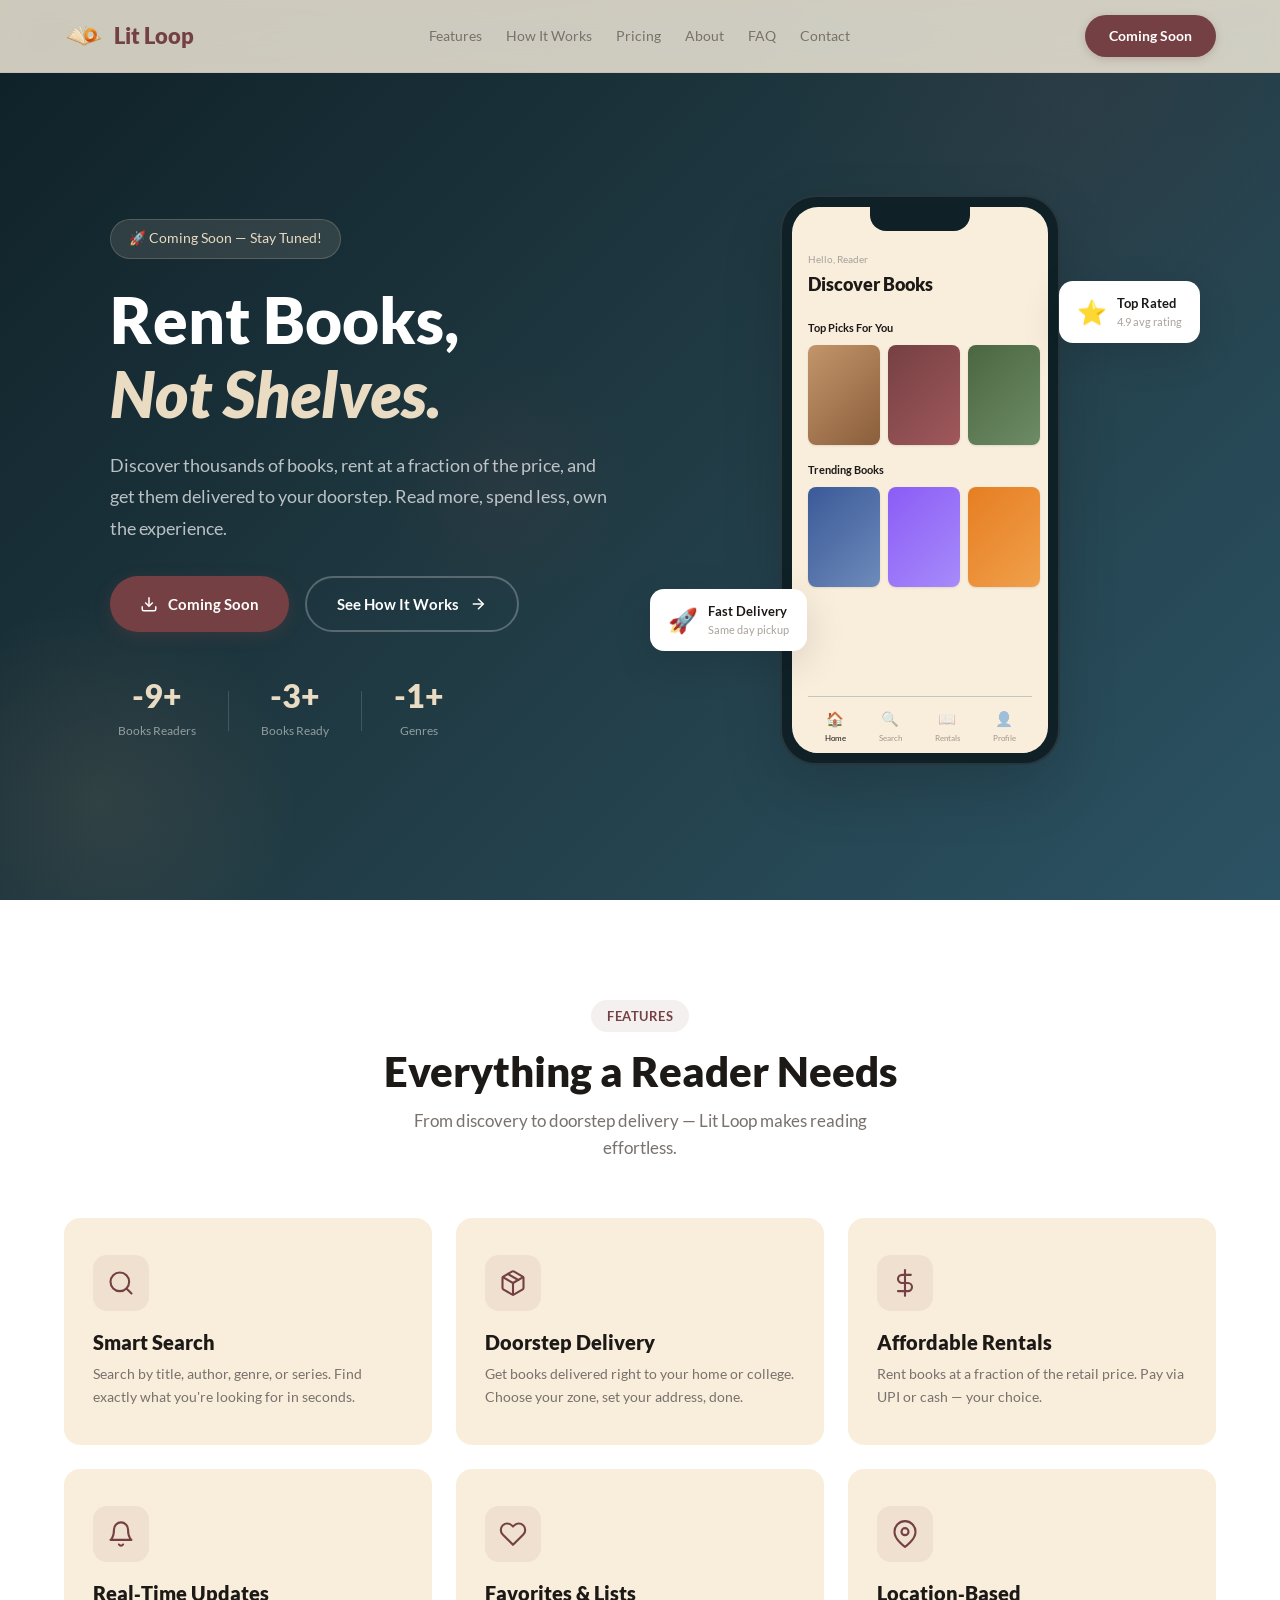
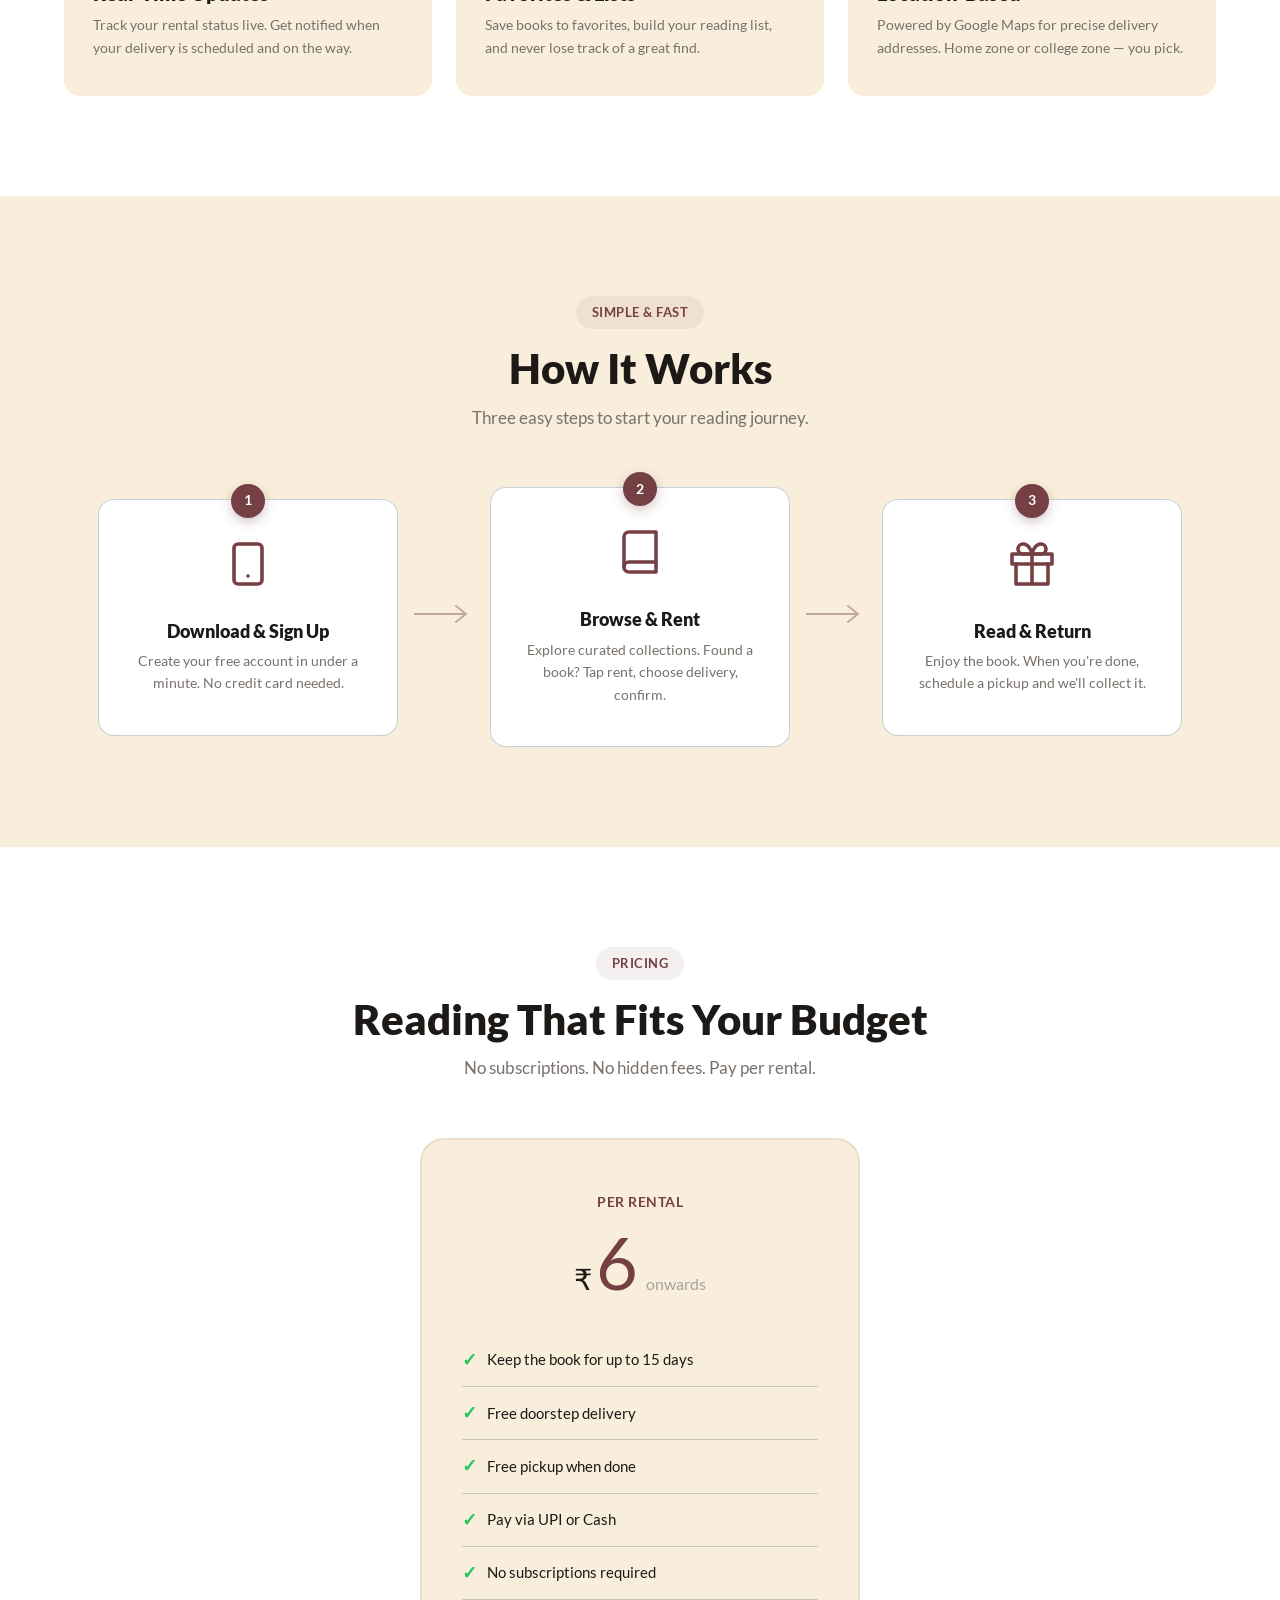
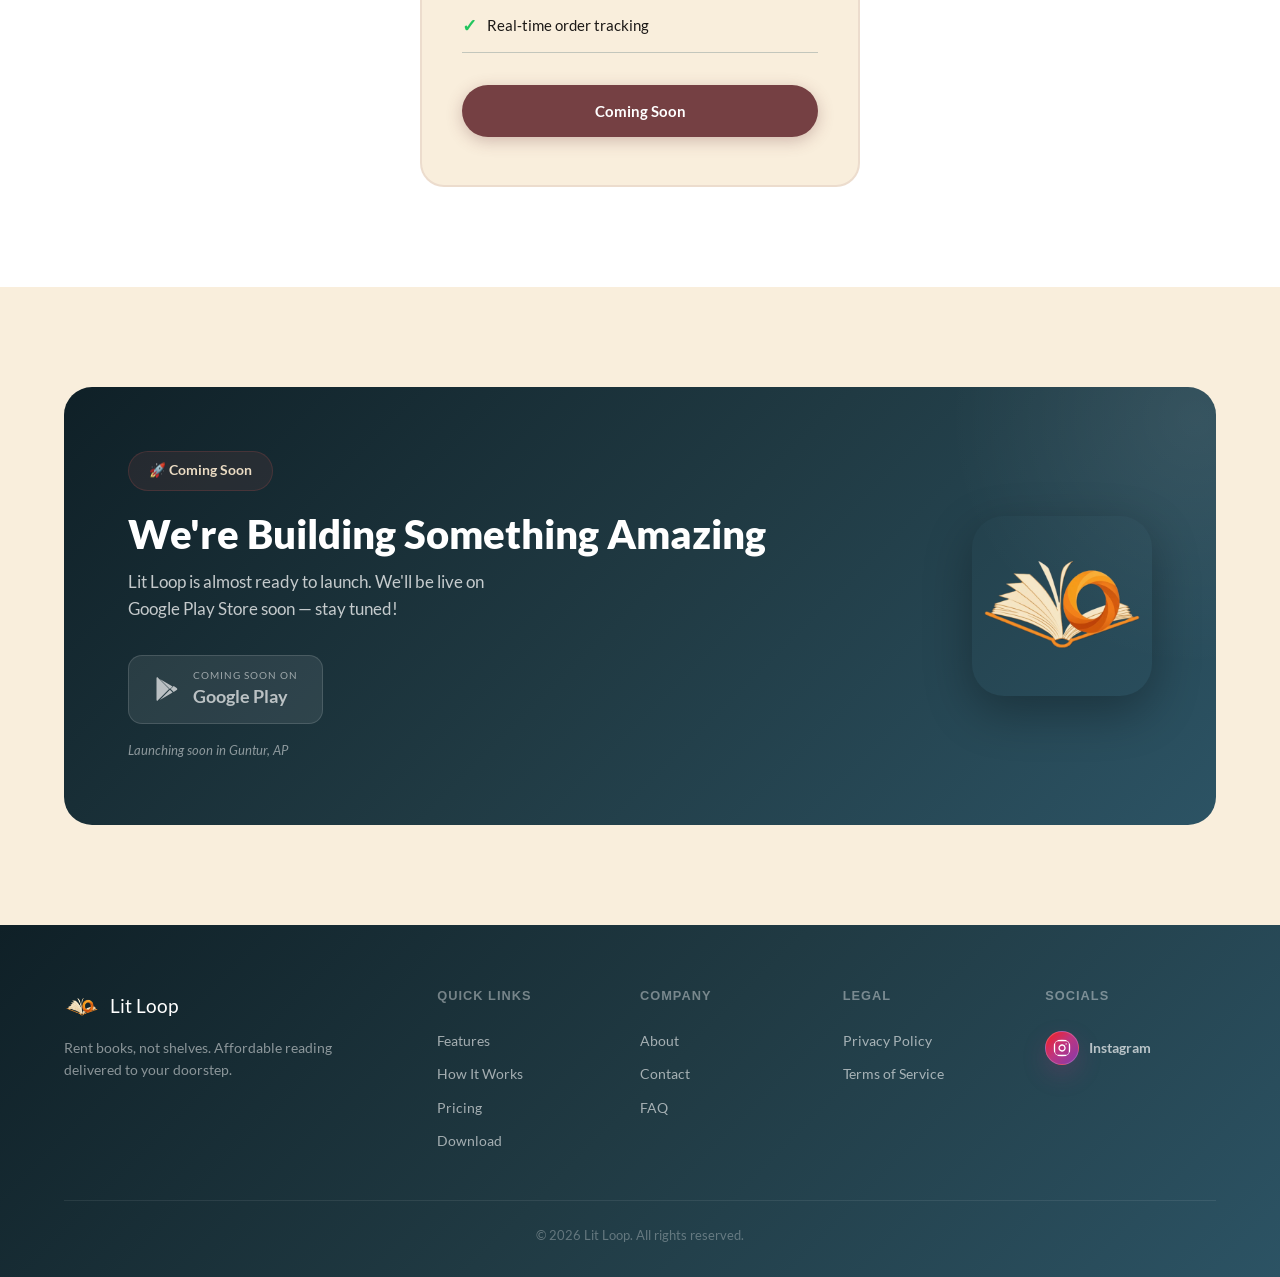
==== commit f7de25a5: "Polish footer socials and FAQ/contact UI" ====
--- a/index.html
+++ b/index.html
@@ -144,6 +144,11 @@
                 </div>
                 <div class="hero-stats">
                     <div class="stat">
+                        <span class="stat-number" data-count="500">0</span><span class="stat-plus">+</span>
+                        <span class="stat-label">Books Readers</span>
+                    </div>
+                    <div class="stat-divider"></div>
+                    <div class="stat">
                         <span class="stat-number" data-count="150">0</span><span class="stat-plus">+</span>
                         <span class="stat-label">Books Ready</span>
                     </div>
@@ -151,11 +156,6 @@
                     <div class="stat">
                         <span class="stat-number" data-count="10">0</span><span class="stat-plus">+</span>
                         <span class="stat-label">Genres</span>
-                    </div>
-                    <div class="stat-divider"></div>
-                    <div class="stat">
-                        <span class="stat-number" data-count="1">0</span>
-                        <span class="stat-label">City at Launch</span>
                     </div>
                 </div>
             </div>
@@ -468,6 +468,21 @@
                     <a href="./privacy-policy.html" class="footer-link">Privacy Policy</a>
                     <a href="./terms-of-service.html" class="footer-link">Terms of Service</a>
                 </div>
+                <div class="footer-col">
+                    <h4 class="footer-heading">Socials</h4>
+                    <div class="footer-socials" aria-label="Social links">
+                        <a href="https://www.instagram.com/_its.lit_loop/" class="footer-social-link" target="_blank"
+                            rel="noopener noreferrer" aria-label="Follow Lit Loop on Instagram">
+                            <svg viewBox="0 0 24 24" fill="none" stroke="currentColor" stroke-width="1.8"
+                                stroke-linecap="round" stroke-linejoin="round" aria-hidden="true">
+                                <rect x="2" y="2" width="20" height="20" rx="5" ry="5" />
+                                <path d="M16 11.37A4 4 0 1 1 12.63 8 4 4 0 0 1 16 11.37z" />
+                                <line x1="17.5" y1="6.5" x2="17.51" y2="6.5" />
+                            </svg>
+                            <span>Instagram</span>
+                        </a>
+                    </div>
+                </div>
             </div>
             <div class="footer-bottom">
                 <p>&copy; 2026 Lit Loop. All rights reserved.</p>
@@ -478,4 +493,4 @@
     <script src="./script.js"></script>
 </body>
 
-</html>+</html>
--- a/style.css
+++ b/style.css
@@ -105,7 +105,7 @@
     --text: #1C1917;
     --text-secondary: #78716C;
     --text-light: #A8A29E;
-    --border: #E7E5E4;
+    --border: #2c536443;
     --white: #FFFFFF;
     --error: #EF4444;
     --success: #22C55E;
@@ -231,11 +231,13 @@
     transition: width var(--transition);
 }
 
-.nav-link:hover {
+.nav-link:hover,
+.nav-link.active {
     color: var(--primary);
 }
 
-.nav-link:hover::after {
+.nav-link:hover::after,
+.nav-link.active::after {
     width: 100%;
 }
 
@@ -309,6 +311,11 @@
     border-bottom: 1px solid var(--border);
 }
 
+.mobile-link.active {
+    color: var(--primary);
+    font-weight: 700;
+}
+
 .mobile-link.cta {
     background: var(--primary);
     color: var(--white);
@@ -1129,8 +1136,8 @@
 
 .footer-grid {
     display: grid;
-    grid-template-columns: 2fr 1fr 1fr 1fr;
-    gap: 40px;
+    grid-template-columns: 2fr 1fr 1fr 1fr 1fr;
+    gap: 32px;
     margin-bottom: 48px;
 }
 
@@ -1158,6 +1165,49 @@
     line-height: 1.6;
     color: rgba(255, 255, 255, .5);
     max-width: 280px;
+}
+
+.footer-socials {
+    display: flex;
+    align-items: center;
+    gap: 12px;
+}
+
+.footer-social-link {
+    display: inline-flex;
+    align-items: center;
+    gap: 10px;
+    padding: 2px 0;
+    font-size: .88rem;
+    font-weight: 700;
+    color: rgba(255, 255, 255, .68);
+    transition: color var(--transition), transform var(--transition);
+}
+
+.footer-social-link svg {
+    width: 34px;
+    height: 34px;
+    padding: 7px;
+    flex-shrink: 0;
+    stroke: currentColor;
+    color: var(--white);
+    background:
+        linear-gradient(135deg, rgba(253, 29, 29, .95), rgba(193, 53, 132, .95) 48%, rgba(131, 58, 180, .95)),
+        var(--primary);
+    border: 1px solid rgba(255, 255, 255, .18);
+    border-radius: 50%;
+    box-shadow: 0 10px 24px rgba(193, 53, 132, .22);
+    transition: box-shadow var(--transition), filter var(--transition);
+}
+
+.footer-social-link:hover {
+    color: var(--white);
+    transform: translateY(-2px);
+}
+
+.footer-social-link:hover svg {
+    box-shadow: 0 14px 34px rgba(193, 53, 132, .34);
+    filter: saturate(1.12) brightness(1.05);
 }
 
 .footer-heading {
@@ -1386,4 +1436,4 @@
     .pricing-value {
         font-size: 3.5rem;
     }
-}+}
